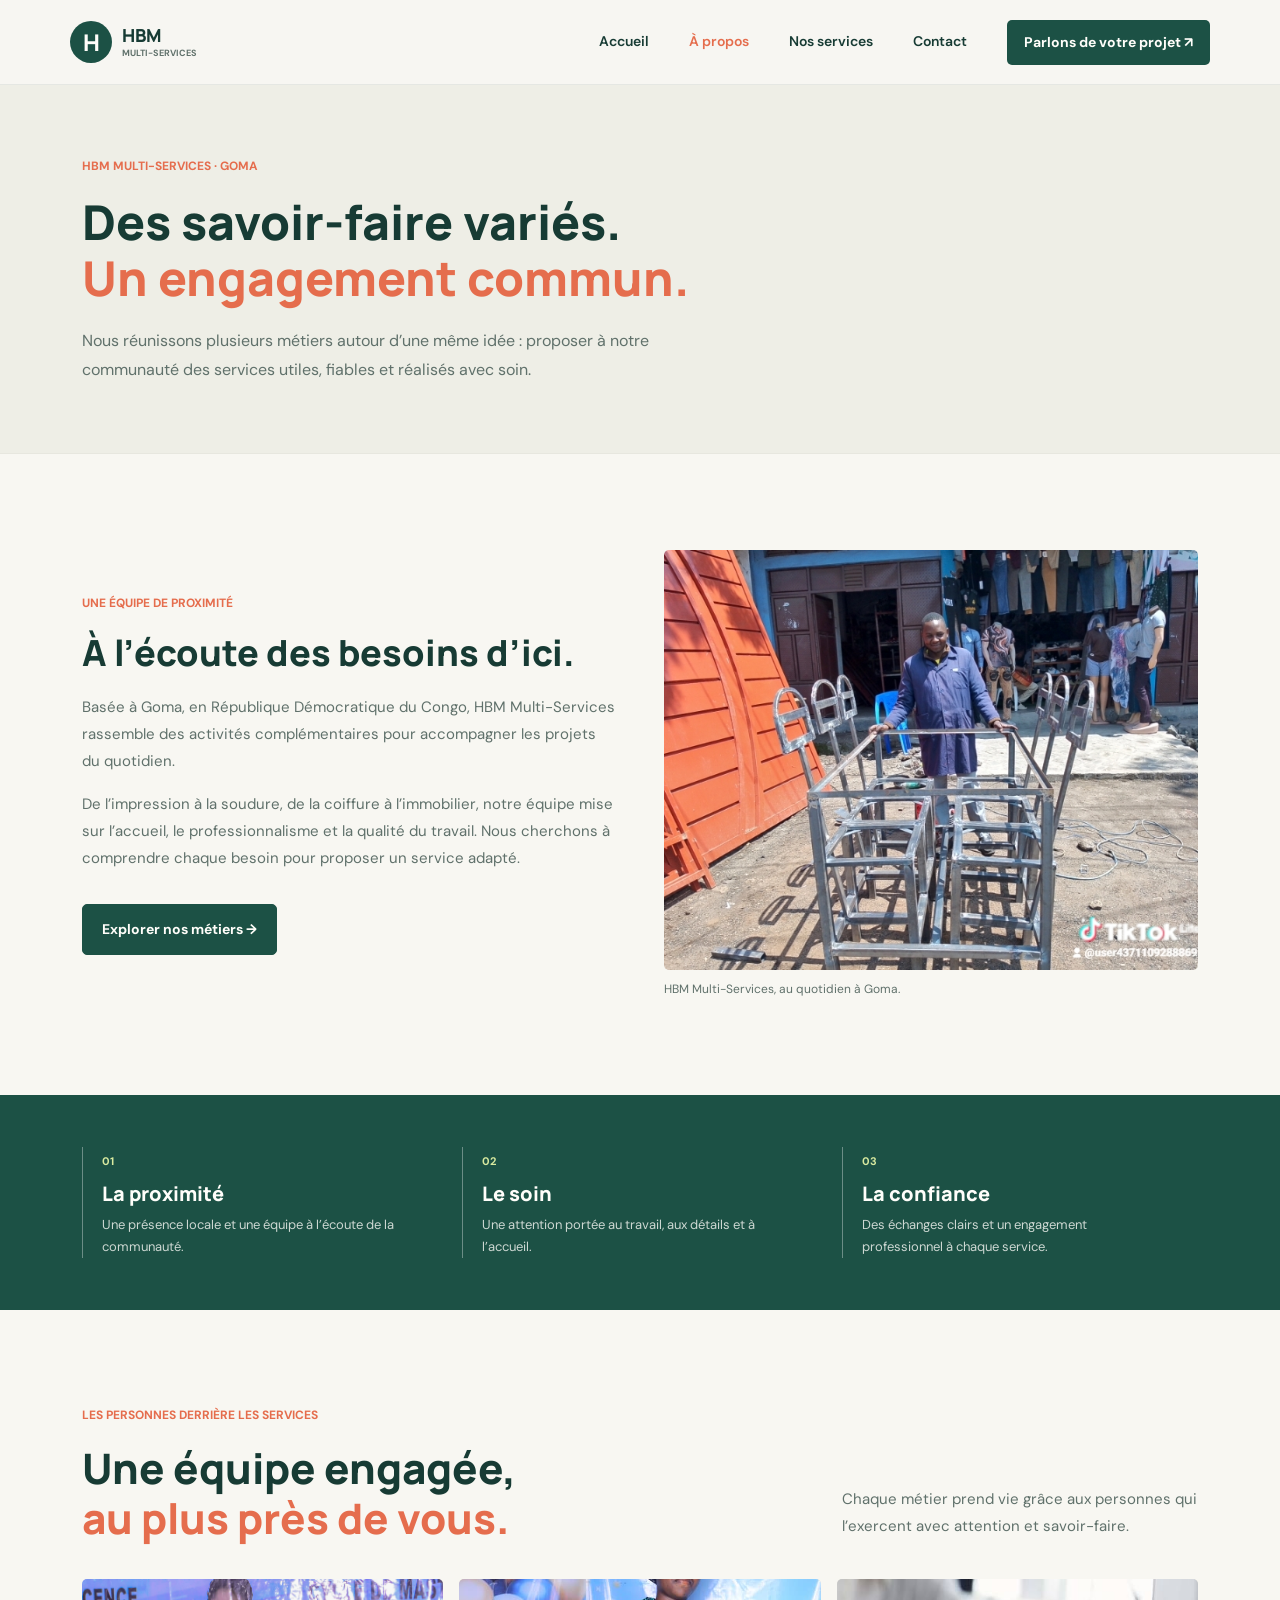
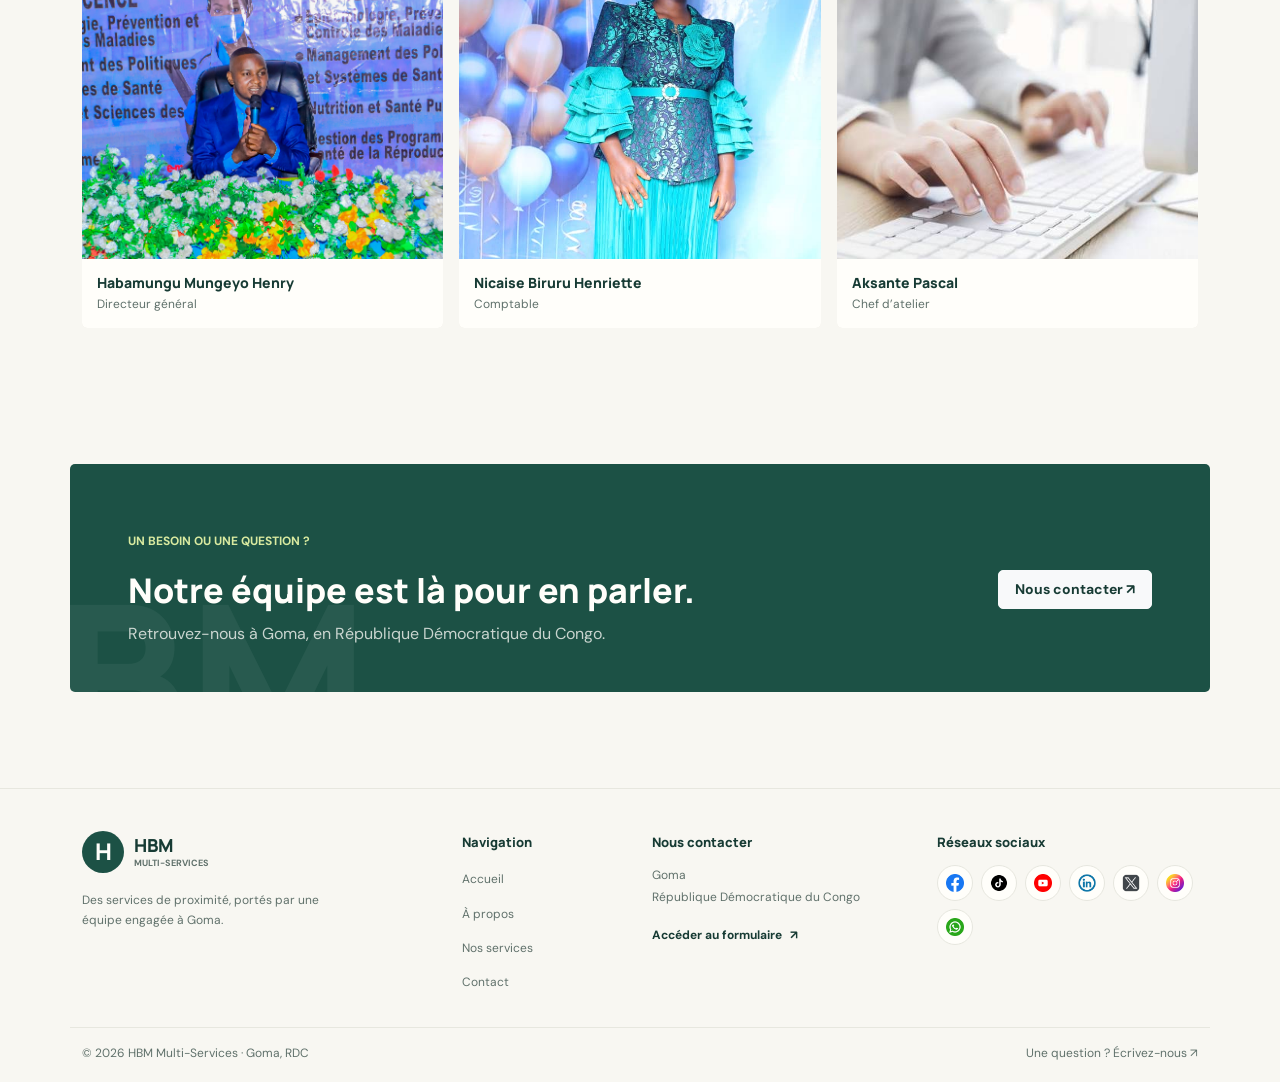
==== a-propos.html @ ae570e6b "Merge branch 'main' of https://github.com/habamunguhenrydev/site-ets-hbm.github.io" ====
<!DOCTYPE html>
<html lang="fr">
<head>
    <meta charset="UTF-8">
    <meta name="viewport" content="width=device-width, initial-scale=1.0">
    <meta name="description" content="Découvrez HBM Multi-Services, une équipe de proximité à Goma engagée dans des métiers variés.">
    <title>À propos | HBM Multi-Services</title>
    <link rel="preconnect" href="https://fonts.googleapis.com">
    <link rel="preconnect" href="https://fonts.gstatic.com" crossorigin>
    <link href="https://fonts.googleapis.com/css2?family=DM+Sans:wght@400;500;600;700&family=Manrope:wght@500;600;700;800&display=swap" rel="stylesheet">
    <link rel="stylesheet" href="assets/bootstrap/css/bootstrap.min.css">
    <link rel="stylesheet" href="assets/css/landing.css">
</head>
<body>
    <header class="site-header">
        <nav class="navbar navbar-expand-lg container py-3" aria-label="Navigation principale">
            <a class="navbar-brand brand-mark" href="index.html" aria-label="HBM Multi-Services, accueil">
                <span class="brand-symbol">H</span><span>HBM <small>MULTI-SERVICES</small></span>
            </a>
            <button class="navbar-toggler" type="button" data-bs-toggle="collapse" data-bs-target="#mainNavigation" aria-controls="mainNavigation" aria-expanded="false" aria-label="Ouvrir le menu"><span class="navbar-toggler-icon"></span></button>
            <div class="collapse navbar-collapse" id="mainNavigation">
                <ul class="navbar-nav ms-auto align-items-lg-center gap-lg-4">
                    <li class="nav-item"><a class="nav-link" href="index.html">Accueil</a></li>
                    <li class="nav-item"><a class="nav-link active" aria-current="page" href="a-propos.html">À propos</a></li>
                    <li class="nav-item"><a class="nav-link" href="services.html">Nos services</a></li>
                    <li class="nav-item"><a class="nav-link" href="nos%20contact.html">Contact</a></li>
                    <li class="nav-item"><a class="btn btn-nav ms-lg-2" href="nos%20contact.html">Parlons de votre projet <span aria-hidden="true">↗</span></a></li>
                </ul>
            </div>
        </nav>
    </header>
    <main>
        <section class="subpage-hero" aria-labelledby="about-title">
            <div class="container">
                <p class="eyebrow">HBM Multi-Services · Goma</p>
                <h1 id="about-title">Des savoir-faire variés.<br><span>Un engagement commun.</span></h1>
                <p>Nous réunissons plusieurs métiers autour d’une même idée : proposer à notre communauté des services utiles, fiables et réalisés avec soin.</p>
            </div>
        </section>

        <section class="about-content section-pad">
            <div class="container">
                <div class="row align-items-center g-5">
                    <div class="col-lg-6">
                        <p class="eyebrow">Une équipe de proximité</p>
                        <h2>À l’écoute des besoins d’ici.</h2>
                        <p>Basée à Goma, en République Démocratique du Congo, HBM Multi-Services rassemble des activités complémentaires pour accompagner les projets du quotidien.</p>
                        <p>De l’impression à la soudure, de la coiffure à l’immobilier, notre équipe mise sur l’accueil, le professionnalisme et la qualité du travail. Nous cherchons à comprendre chaque besoin pour proposer un service adapté.</p>
                        <a class="btn btn-primary mt-3" href="services.html">Explorer nos métiers <span aria-hidden="true">→</span></a>
                    </div>
                    <div class="col-lg-6">
                        <figure class="about-photo">
                            <img src="assets/images/quincaillerie.jpeg" alt="L’équipe HBM au travail dans son espace de quincaillerie" loading="lazy">
                            <figcaption>HBM Multi-Services, au quotidien à Goma.</figcaption>
                        </figure>
                    </div>
                </div>
            </div>
        </section>

        <section class="about-values">
            <div class="container">
                <div class="row g-4">
                    <div class="col-md-4"><article class="value-item"><span>01</span><h2>La proximité</h2><p>Une présence locale et une équipe à l’écoute de la communauté.</p></article></div>
                    <div class="col-md-4"><article class="value-item"><span>02</span><h2>Le soin</h2><p>Une attention portée au travail, aux détails et à l’accueil.</p></article></div>
                    <div class="col-md-4"><article class="value-item"><span>03</span><h2>La confiance</h2><p>Des échanges clairs et un engagement professionnel à chaque service.</p></article></div>
                </div>
            </div>
        </section>

        <section class="team-section section-pad" aria-labelledby="about-team-title">
            <div class="container">
                <div class="row align-items-end section-heading gy-3">
                    <div class="col-lg-7"><p class="eyebrow">Les personnes derrière les services</p><h2 id="about-team-title">Une équipe engagée,<br><span>au plus près de vous.</span></h2></div>
                    <div class="col-lg-4 offset-lg-1"><p>Chaque métier prend vie grâce aux personnes qui l’exercent avec attention et savoir-faire.</p></div>
                </div>
                <div class="row g-3">
                    <div class="col-sm-6 col-lg-4"><article class="team-member"><img src="assets/images/habamungu.JPG" alt="Habamungu Mungeyo Henry" loading="lazy"><div class="team-caption"><h3>Habamungu Mungeyo Henry</h3><p>Directeur général</p></div></article></div>
                    <div class="col-sm-6 col-lg-4"><article class="team-member"><img src="assets/images/nicaise.jpeg" alt="Nicaise Biruru Henriette" loading="lazy"><div class="team-caption"><h3>Nicaise Biruru Henriette</h3><p>Comptable</p></div></article></div>
                    <div class="col-sm-6 col-lg-4"><article class="team-member"><img src="assets/images/images.jpg" alt="Aksante Pascal, chef d’atelier" loading="lazy"><div class="team-caption"><h3>Aksante Pascal</h3><p>Chef d’atelier</p></div></article></div>
                </div>
            </div>
        </section>

        <section class="contact-section section-pad">
            <div class="container">
                <div class="contact-panel row align-items-center g-4">
                    <div class="col-lg-8"><p class="eyebrow">Un besoin ou une question ?</p><h2>Notre équipe est là pour en parler.</h2><p>Retrouvez-nous à Goma, en République Démocratique du Congo.</p></div>
                    <div class="col-lg-4 text-lg-end"><a class="btn btn-light btn-lg" href="nos%20contact.html">Nous contacter <span aria-hidden="true">↗</span></a></div>
                    <span class="contact-decoration" aria-hidden="true">HBM</span>
                </div>
            </div>
        </section>
    </main>

    <footer class="site-footer">
        <div class="container">
            <div class="row g-4 footer-main">
                <div class="col-sm-6 col-lg-4 footer-brand-column"><a class="navbar-brand brand-mark" href="index.html"><span class="brand-symbol">H</span><span>HBM <small>MULTI-SERVICES</small></span></a><p>Des services de proximité, portés par une équipe engagée à Goma.</p></div>
                <div class="col-sm-6 col-lg-2"><h2 class="footer-heading">Navigation</h2><ul class="footer-links"><li><a href="index.html">Accueil</a></li><li><a href="a-propos.html">À propos</a></li><li><a href="services.html">Nos services</a></li><li><a href="nos%20contact.html">Contact</a></li></ul></div>
                <div class="col-sm-6 col-lg-3"><h2 class="footer-heading">Nous contacter</h2><address class="footer-address">Goma<br>République Démocratique du Congo</address><a class="footer-link" href="nos%20contact.html">Accéder au formulaire <span aria-hidden="true">↗</span></a></div>
                <div class="col-sm-6 col-lg-3"><h2 class="footer-heading">Réseaux sociaux</h2><div class="social-links" aria-label="Réseaux sociaux HBM"><a href="https://www.facebook.com/" target="_blank" rel="noopener noreferrer" aria-label="Facebook"><img src="assets/images/icons/facebook.png" alt=""></a><a href="https://www.tiktok.com/" target="_blank" rel="noopener noreferrer" aria-label="TikTok"><img src="assets/images/icons/tiktok.png" alt=""></a><a href="https://www.youtube.com/" target="_blank" rel="noopener noreferrer" aria-label="YouTube"><img src="assets/images/icons/youtube.png" alt=""></a><a href="https://www.linkedin.com/" target="_blank" rel="noopener noreferrer" aria-label="LinkedIn"><img src="assets/images/icons/linkedin.png" alt=""></a><a href="https://x.com/" target="_blank" rel="noopener noreferrer" aria-label="X"><img src="assets/images/icons/x-twiter.png" alt=""></a><a href="https://www.instagram.com/" target="_blank" rel="noopener noreferrer" aria-label="Instagram"><img src="assets/images/icons/instagram.png" alt=""></a><a href="https://www.whatsapp.com/" target="_blank" rel="noopener noreferrer" aria-label="WhatsApp"><img src="assets/images/icons/whatsapp.png" alt=""></a></div></div>
            </div>
            <div class="footer-bottom"><p>© 2026 HBM Multi-Services · Goma, RDC</p><a href="nos%20contact.html">Une question ? Écrivez-nous <span aria-hidden="true">↗</span></a></div>
        </div>
    </footer>
    <script src="assets/bootstrap/js/bootstrap.bundle.min.js"></script>
</body>
</html>
---- assets/css/landing.css ----
:root {
    --ink: #173b34;
    --muted: #60716b;
    --paper: #f8f7f2;
    --white: #fffefa;
    --line: #e7e7df;
    --coral: #e56d4d;
    --green: #1c5145;
    --lime: #d9eaa0;
    --font-body: "DM Sans", "Trebuchet MS", sans-serif;
    --font-display: "Manrope", "Trebuchet MS", sans-serif;
}

html {
    scroll-behavior: smooth;
}

body {
    margin: 0;
    color: var(--ink);
    background: var(--paper);
    font-family: var(--font-body);
    font-size: 16px;
    line-height: 1.65;
}

a {
    color: inherit;
    text-decoration: none;
}

a:focus-visible,
button:focus-visible {
    outline: 3px solid var(--coral);
    outline-offset: 4px;
}

.site-header {
    position: relative;
    z-index: 5;
    border-bottom: 1px solid rgba(23, 59, 52, 0.08);
    background: rgba(248, 247, 242, 0.92);
}

.brand-mark {
    display: inline-flex;
    align-items: center;
    gap: 10px;
    color: var(--ink);
    font-family: var(--font-display);
    font-size: 18px;
    font-weight: 800;
    line-height: 1;
}

.brand-mark:hover {
    color: var(--green);
}

.brand-mark small {
    display: block;
    margin-top: 5px;
    color: var(--muted);
    font-family: var(--font-body);
    font-size: 9px;
    font-weight: 700;
    letter-spacing: 0;
}

.brand-symbol {
    display: grid;
    width: 42px;
    height: 42px;
    place-items: center;
    border-radius: 50%;
    color: var(--white);
    background: var(--green);
    font-family: var(--font-display);
    font-size: 23px;
    font-weight: 800;
}

.navbar-nav .nav-link {
    color: var(--ink);
    font-size: 14px;
    font-weight: 600;
}

.navbar-nav .nav-link:hover,
.navbar-nav .nav-link.active {
    color: var(--coral);
}

.btn {
    border-radius: 5px;
    font-family: var(--font-body);
    font-size: 14px;
    font-weight: 700;
}

.btn-nav {
    padding: 11px 16px;
    color: var(--white);
    background: var(--green);
}

.btn-nav:hover,
.btn-primary:hover {
    color: var(--white);
    background: #123c32;
}

.hero {
    position: relative;
    isolation: isolate;
    overflow: hidden;
    margin-top: 28px;
    padding: 54px 0 24px;
    color: var(--white);
    background-image: linear-gradient(90deg, rgba(16, 49, 42, 0.94) 0%, rgba(16, 49, 42, 0.82) 48%, rgba(16, 49, 42, 0.4) 100%), url("../images/quincaillerie.jpeg");
    background-position: center 42%;
    background-size: cover;
}

.hero-inner > .row:first-child {
    min-height: 410px;
}

.hero-copy {
    position: relative;
    z-index: 1;
    padding-top: 10px;
    animation: rise-in 650ms ease-out both;
}

.eyebrow {
    margin: 0 0 17px;
    color: var(--coral);
    font-size: 12px;
    font-weight: 700;
    letter-spacing: 0;
    text-transform: uppercase;
}

.eyebrow-dot {
    display: inline-block;
    width: 8px;
    height: 8px;
    margin-right: 7px;
    border-radius: 50%;
    background: var(--coral);
    vertical-align: 1px;
}

.hero .eyebrow {
    color: var(--lime);
}

.hero .eyebrow-dot {
    background: var(--lime);
}

h1,
h2,
h3 {
    color: var(--ink);
    font-family: var(--font-display);
    font-weight: 800;
}

.hero h1 {
    margin: 0;
    color: var(--white);
    font-size: 56px;
    line-height: 1.12;
}

.hero h1 span {
    color: var(--lime);
}

.hero h1 span,
.section-heading h2 span,
.team-intro h2 span {
    color: var(--coral);
}

.hero-intro {
    max-width: 490px;
    margin: 24px 0 27px;
    color: rgba(255, 254, 250, 0.86);
    font-size: 17px;
    line-height: 1.8;
}

.btn-primary {
    padding: 14px 19px;
    border-color: var(--green);
    color: var(--white);
    background: var(--green);
}

.hero .btn-primary {
    border-color: var(--coral);
    background: var(--coral);
}

.hero .btn-primary:hover {
    border-color: #c85235;
    background: #c85235;
}

.btn-lg {
    font-size: 14px;
}

.text-link,
.footer-link {
    display: inline-flex;
    align-items: center;
    gap: 8px;
    color: var(--ink);
    font-size: 14px;
    font-weight: 700;
}

.text-link:hover,
.footer-link:hover {
    color: var(--coral);
}

.hero .text-link {
    color: var(--white);
}

.hero .text-link:hover {
    color: var(--lime);
}

.hero-note {
    display: flex;
    align-items: center;
    gap: 11px;
    margin-top: 39px;
    color: rgba(255, 254, 250, 0.82);
    font-size: 13px;
}

.note-line {
    width: 31px;
    height: 1px;
    background: var(--lime);
}

.hero-visual-wrap {
    position: relative;
    z-index: 1;
    display: flex;
    align-items: flex-end;
    justify-content: flex-end;
    animation: rise-in 750ms 100ms ease-out both;
}

.hero-visual {
    position: relative;
    width: 100%;
    min-height: 390px;
    display: flex;
    align-items: flex-end;
    justify-content: flex-end;
}

.glass-note {
    position: relative;
    margin: 0 0 20px;
    display: flex;
    align-items: center;
    gap: 13px;
    max-width: calc(100% - 24px);
    padding: 15px 19px;
    border: 1px solid rgba(255, 255, 255, 0.65);
    border-radius: 7px;
    background: rgba(255, 254, 250, 0.82);
    box-shadow: 0 10px 35px rgba(20, 48, 39, 0.12);
    -webkit-backdrop-filter: blur(14px);
    backdrop-filter: blur(14px);
}

.glass-icon {
    display: grid;
    width: 39px;
    height: 39px;
    flex: 0 0 39px;
    place-items: center;
    border-radius: 50%;
    color: var(--green);
    background: var(--lime);
    font-size: 20px;
}

.glass-note strong,
.glass-note span:not(.glass-icon) {
    display: block;
}

.glass-note strong {
    font-family: var(--font-display);
    font-size: 13px;
}

.glass-note div span {
    color: var(--muted);
    font-size: 11px;
}

.hero-stamp {
    position: absolute;
    top: 23px;
    right: 5px;
    display: grid;
    width: 84px;
    height: 84px;
    place-items: center;
    border: 1px solid rgba(255, 255, 255, 0.75);
    border-radius: 50%;
    color: var(--ink);
    background: rgba(217, 234, 160, 0.9);
    font-size: 10px;
    font-weight: 800;
    line-height: 1.3;
    text-align: center;
}

.hero-bottom {
    padding-bottom: 17px;
    border-bottom: 1px solid rgba(255, 255, 255, 0.32);
}

.hero-location {
    color: rgba(255, 254, 250, 0.82);
    font-size: 12px;
    font-weight: 600;
}

.service-ribbon {
    display: flex;
    flex-wrap: wrap;
    align-items: center;
    justify-content: flex-end;
    gap: 12px;
    color: var(--white);
    font-size: 11px;
    font-weight: 700;
}

.service-ribbon i {
    width: 4px;
    height: 4px;
    border-radius: 50%;
    background: var(--coral);
}

.section-pad {
    padding-top: 96px;
    padding-bottom: 96px;
}

.services-section {
    background: #eeeee6;
}

.section-heading {
    margin-bottom: 35px;
}

.section-heading h2,
.team-intro h2 {
    margin: 0;
    font-size: 42px;
    line-height: 1.2;
}

.section-heading > div:last-child p,
.team-intro > p:not(.eyebrow) {
    margin: 0 0 4px;
    color: var(--muted);
    font-size: 15px;
    line-height: 1.8;
}

.service-card {
    position: relative;
    overflow: hidden;
    min-height: 340px;
    border-radius: 5px;
}

.service-card-photo {
    color: var(--white);
    background: var(--ink);
}

.service-card-photo::after {
    position: absolute;
    inset: 0;
    background: linear-gradient(180deg, transparent 25%, rgba(14, 34, 29, 0.82) 100%);
    content: "";
}

.service-card-photo img {
    width: 100%;
    height: 340px;
    object-fit: cover;
    transition: transform 450ms ease;
}

.service-card-photo:hover img {
    transform: scale(1.035);
}

.service-card-content {
    position: absolute;
    z-index: 1;
    right: 22px;
    bottom: 20px;
    left: 22px;
}

.service-card .service-number {
    display: block;
    font-size: 10px;
    font-weight: 700;
}

.service-card-photo .service-number {
    color: #e7edc7;
}

.service-card h3 {
    margin: 10px 0 4px;
    font-size: 22px;
}

.service-card-photo h3 {
    color: var(--white);
}

.service-card p {
    max-width: 370px;
    margin: 0;
    font-size: 13px;
    line-height: 1.6;
}

.service-card-text {
    display: flex;
    min-height: 340px;
    flex-direction: column;
    align-items: flex-start;
    justify-content: flex-end;
    padding: 25px;
}

.service-coral {
    color: #52291f;
    background: #f2c5b4;
}

.service-green {
    color: var(--white);
    background: var(--green);
}

.service-yellow {
    color: #3c3620;
    background: #e3dfa7;
}

.service-card-text .service-symbol {
    position: absolute;
    top: 18px;
    right: 22px;
    color: rgba(23, 59, 52, 0.2);
    font-family: var(--font-display);
    font-size: 90px;
    font-weight: 700;
    line-height: 1;
}

.service-green .service-symbol {
    color: rgba(255, 255, 255, 0.2);
}

.service-card-text .service-number {
    position: absolute;
    top: 24px;
    left: 25px;
}

.service-card-text h3 {
    position: relative;
    max-width: 85%;
    margin-top: 0;
}

.service-card-text p {
    position: relative;
    max-width: 380px;
}

.service-card-text a {
    display: inline-flex;
    align-items: center;
    gap: 8px;
    margin-top: 17px;
    font-size: 12px;
    font-weight: 700;
}

.service-green h3,
.service-green a {
    color: var(--white);
}

.team-section {
    background: var(--paper);
}

.team-intro > p:not(.eyebrow) {
    max-width: 400px;
    margin: 22px 0;
}

.team-member {
    position: relative;
    overflow: hidden;
    border-radius: 5px;
    background: #e9e7de;
}

.team-member img {
    display: block;
    width: 100%;
    height: 280px;
    object-fit: cover;
    object-position: center 35%;
}

.team-caption {
    padding: 14px 15px 13px;
    background: var(--white);
}

.team-caption h3 {
    margin: 0;
    font-size: 14px;
    line-height: 1.4;
}

.team-caption p {
    margin: 3px 0 0;
    color: var(--muted);
    font-size: 12px;
}

.team-signoff {
    max-width: 360px;
    margin: 18px 0 0;
    color: var(--coral);
    font-family: var(--font-display);
    font-size: 17px;
    font-weight: 700;
    line-height: 1.55;
}

.team-carousel-inner {
    border-radius: 5px;
}

.team-carousel-controls {
    display: flex;
    align-items: center;
    justify-content: center;
    gap: 14px;
    margin-top: 14px;
}

.team-carousel-arrow {
    display: grid;
    width: 36px;
    height: 36px;
    flex: 0 0 36px;
    place-items: center;
    border: 1px solid var(--line);
    border-radius: 50%;
    color: var(--ink);
    background: var(--white);
    font-size: 16px;
    line-height: 1;
}

.team-carousel-arrow:hover {
    background: var(--lime);
}

.team-carousel-indicators {
    position: static;
    display: flex;
    justify-content: center;
    gap: 7px;
    width: auto;
    margin: 0;
    padding: 0;
}

.team-carousel-indicators [data-bs-target] {
    box-sizing: content-box;
    width: 7px;
    height: 7px;
    flex: 0 0 7px;
    margin: 0;
    padding: 0;
    border: 0;
    border-radius: 50%;
    background-color: var(--green);
    opacity: 0.35;
    text-indent: -999px;
}

.team-carousel-indicators .active {
    opacity: 1;
}

@media (min-width: 576px) {
    .team-carousel-inner {
        display: grid;
        grid-template-columns: repeat(2, minmax(0, 1fr));
        gap: 12px;
        overflow: visible;
    }

    .team-carousel .carousel-item {
        display: block;
        float: none;
        width: auto;
        margin: 0;
        backface-visibility: visible;
        transition: none;
    }

    .team-carousel .carousel-item:nth-child(2) {
        padding-top: 35px;
    }

    .team-carousel-controls {
        display: none;
    }
}

.quote-section {
    padding: 15px 0 30px;
}

.quote-panel {
    position: relative;
    overflow: hidden;
    padding: 39px 50px;
    border-radius: 5px;
    background: #e9eee0;
}

.quote-mark {
    position: absolute;
    top: -30px;
    left: 17px;
    color: rgba(28, 81, 69, 0.13);
    font-family: Georgia, serif;
    font-size: 160px;
    line-height: 1;
}

.quote-panel .row {
    position: relative;
}

.quote-panel p {
    margin: 0;
    font-family: var(--font-display);
    font-size: 21px;
    font-weight: 700;
    line-height: 1.55;
}

.quote-byline {
    display: block;
    padding-left: 17px;
    border-left: 2px solid var(--coral);
    color: var(--muted);
    font-size: 12px;
    font-weight: 600;
    line-height: 1.6;
}

.contact-section {
    padding-top: 64px;
}

.contact-panel {
    position: relative;
    overflow: hidden;
    padding: 44px 46px;
    border-radius: 5px;
    color: var(--white);
    background: var(--green);
}

.contact-panel > *:not(.contact-decoration) {
    position: relative;
    z-index: 1;
}

.contact-panel .eyebrow {
    color: var(--lime);
}

.contact-panel h2 {
    max-width: 670px;
    margin: 0 0 10px;
    color: var(--white);
    font-size: 34px;
    line-height: 1.25;
}

.contact-panel p:not(.eyebrow) {
    margin: 0;
    color: rgba(255, 254, 250, 0.76);
}

.contact-panel .btn-light {
    color: var(--ink);
}

.contact-decoration {
    position: absolute;
    right: 16%;
    bottom: -89px;
    color: rgba(255, 255, 255, 0.055);
    font-family: var(--font-display);
    font-size: 210px;
    font-weight: 800;
    line-height: 1;
}

.site-footer {
    padding: 42px 0 18px;
    border-top: 1px solid var(--line);
}

.site-footer p {
    margin: 0;
    color: var(--muted);
    font-size: 12px;
}

.footer-main {
    padding-bottom: 32px;
    border-bottom: 1px solid var(--line);
}

.footer-brand-column > p {
    max-width: 270px;
    margin-top: 17px;
    line-height: 1.7;
}

.footer-heading {
    margin: 4px 0 15px;
    color: var(--ink);
    font-family: var(--font-display);
    font-size: 13px;
    font-weight: 800;
}

.footer-links {
    display: grid;
    gap: 8px;
    margin: 0;
    padding: 0;
    list-style: none;
}

.footer-links a,
.footer-address {
    color: var(--muted);
    font-size: 12px;
    font-style: normal;
}

.footer-links a:hover {
    color: var(--coral);
}

.footer-address {
    margin: 0 0 13px;
    line-height: 1.8;
}

.footer-link {
    font-size: 12px;
}

.social-links {
    display: flex;
    flex-wrap: wrap;
    gap: 8px;
}

.social-links a {
    display: grid;
    width: 36px;
    height: 36px;
    flex: 0 0 36px;
    place-items: center;
    border: 1px solid var(--line);
    border-radius: 50%;
    background: var(--white);
    transition: background-color 180ms ease, transform 180ms ease;
}

.social-links a:hover {
    transform: translateY(-2px);
    background: var(--lime);
}

.social-links img {
    display: block;
    width: 18px;
    height: 18px;
    object-fit: contain;
}

.footer-bottom {
    display: flex;
    justify-content: space-between;
    gap: 16px;
    padding-top: 16px;
}

.footer-bottom a {
    color: var(--muted);
    font-size: 12px;
}

.footer-bottom a:hover {
    color: var(--coral);
}

@keyframes rise-in {
    from {
        opacity: 0;
        transform: translateY(16px);
    }

    to {
        opacity: 1;
        transform: translateY(0);
    }
}

@media (max-width: 991.98px) {
    .navbar-nav {
        align-items: flex-start !important;
        padding: 15px 0 5px;
    }

    .navbar-nav .nav-item:last-child {
        margin-top: 8px;
    }

    .hero {
        padding-top: 55px;
    }

    .hero-visual {
        margin-left: 0;
    }

    .glass-note {
        left: 0;
    }

    .section-pad {
        padding-top: 75px;
        padding-bottom: 75px;
    }
}

@media (max-width: 575.98px) {
    .hero-inner > .row,
    .team-section > .container > .row,
    .about-content > .container > .row,
    .contact-page > .container > .row {
        --bs-gutter-x: 1.5rem;
    }

    .hero {
        margin-top: 18px;
        padding: 38px 0 20px;
        background-position: 67% center;
    }

    .hero-inner > .row:first-child {
        min-height: 0;
        --bs-gutter-y: 1.5rem;
    }

    .hero h1 {
        font-size: 36px;
    }

    .hero-intro {
        font-size: 15px;
    }

    .hero-visual {
        min-height: 90px;
        height: 90px;
    }

    .hero-stamp {
        top: 10px;
        right: 0;
        width: 65px;
        height: 65px;
    }

    .hero-bottom {
        gap: 12px;
    }

    .service-ribbon {
        justify-content: flex-start;
        margin-top: 8px;
        gap: 8px;
    }

    .section-pad {
        padding-top: 62px;
        padding-bottom: 62px;
    }

    .section-heading h2,
    .team-intro h2 {
        font-size: 34px;
    }

    .service-card,
    .service-card-photo img {
        min-height: 300px;
        height: 300px;
    }

    .service-card-text {
        height: 300px;
        min-height: 300px;
    }

    .team-member img {
        height: 250px;
    }

    .quote-panel {
        padding: 34px 24px;
    }

    .quote-panel p {
        font-size: 18px;
    }

    .contact-panel {
        padding: 32px 24px;
    }

    .contact-panel h2 {
        font-size: 28px;
    }

    .contact-decoration {
        right: -25px;
        bottom: -45px;
        font-size: 130px;
    }

    .footer-bottom {
        flex-direction: column;
        gap: 6px;
    }
}

@media (prefers-reduced-motion: reduce) {
    html {
        scroll-behavior: auto;
    }

    *,
    *::before,
    *::after {
        animation-duration: 0.01ms !important;
        animation-iteration-count: 1 !important;
        scroll-behavior: auto !important;
        transition-duration: 0.01ms !important;
    }
}

.subpage-hero {
    padding: 72px 0 68px;
    border-bottom: 1px solid var(--line);
    background: #eeeee6;
}

.subpage-hero h1 {
    max-width: 820px;
    margin: 0;
    font-size: 48px;
    line-height: 1.18;
}

.subpage-hero h1 span {
    color: var(--coral);
}

.subpage-hero > .container > p:last-child {
    max-width: 650px;
    margin: 20px 0 0;
    color: var(--muted);
    font-size: 16px;
    line-height: 1.8;
}

.about-content h2,
.contact-details h2 {
    margin: 0 0 20px;
    font-size: 36px;
    line-height: 1.2;
}

.about-content p:not(.eyebrow),
.contact-details > p:not(.eyebrow) {
    color: var(--muted);
    font-size: 15px;
    line-height: 1.8;
}

.about-photo {
    margin: 0;
}

.about-photo img {
    display: block;
    width: 100%;
    height: 420px;
    border-radius: 5px;
    object-fit: cover;
}

.about-photo figcaption {
    margin-top: 10px;
    color: var(--muted);
    font-size: 12px;
}

.about-values {
    padding: 52px 0;
    color: var(--white);
    background: var(--green);
}

.value-item {
    height: 100%;
    padding-left: 19px;
    border-left: 1px solid rgba(255, 255, 255, 0.35);
}

.value-item > span {
    color: var(--lime);
    font-size: 11px;
    font-weight: 700;
}

.value-item h2 {
    margin: 8px 0;
    color: var(--white);
    font-size: 20px;
}

.value-item p {
    max-width: 300px;
    margin: 0;
    color: rgba(255, 254, 250, 0.78);
    font-size: 13px;
    line-height: 1.7;
}

.service-directory {
    background: var(--paper);
}

.service-detail {
    position: relative;
    display: flex;
    overflow: hidden;
    min-height: 390px;
    flex-direction: column;
    align-items: flex-start;
    justify-content: flex-end;
    padding: 27px;
    border-radius: 5px;
}

.service-detail-photo {
    color: var(--white);
    background: var(--ink);
}

.service-detail-photo::after {
    position: absolute;
    inset: 0;
    background: linear-gradient(180deg, transparent 10%, rgba(14, 34, 29, 0.86) 100%);
    content: "";
}

.service-detail-photo img {
    position: absolute;
    inset: 0;
    width: 100%;
    height: 100%;
    object-fit: cover;
}

.service-detail-copy {
    position: relative;
    z-index: 1;
}

.service-detail-index {
    position: relative;
    z-index: 1;
    margin-bottom: 13px;
    font-size: 10px;
    font-weight: 700;
}

.service-detail h2 {
    position: relative;
    z-index: 1;
    max-width: 95%;
    margin: 0 0 10px;
    font-size: 22px;
    line-height: 1.3;
}

.service-detail p {
    position: relative;
    z-index: 1;
    margin: 0;
    font-size: 13px;
    line-height: 1.7;
}

.service-detail-photo .service-detail-index {
    color: var(--lime);
}

.service-detail-photo h2 {
    color: var(--white);
}

.service-detail-green {
    color: var(--white);
    background: var(--green);
}

.service-detail-green h2 {
    color: var(--white);
}

.service-detail-coral {
    color: #52291f;
    background: #f2c5b4;
}

.service-detail-yellow {
    color: #3c3620;
    background: #e3dfa7;
}

.service-detail-symbol {
    position: absolute;
    top: 21px;
    right: 22px;
    color: rgba(23, 59, 52, 0.2);
    font-family: var(--font-display);
    font-size: 82px;
    font-weight: 800;
    line-height: 1;
}

.service-detail-green .service-detail-symbol {
    color: rgba(255, 255, 255, 0.2);
}

.contact-page {
    background: var(--paper);
}

.contact-address {
    display: flex;
    align-items: flex-start;
    gap: 13px;
    margin: 28px 0 15px;
    color: var(--muted);
    font-size: 14px;
    font-style: normal;
    line-height: 1.8;
}

.contact-address strong {
    color: var(--ink);
}

.contact-address-symbol {
    display: grid;
    width: 38px;
    height: 38px;
    flex: 0 0 38px;
    place-items: center;
    border-radius: 50%;
    color: var(--green);
    background: var(--lime);
}

.contact-details .contact-note {
    font-size: 12px;
}

.contact-form {
    padding: 28px;
    border: 1px solid var(--line);
    border-radius: 5px;
    background: var(--white);
}

.contact-form .form-label {
    margin-bottom: 6px;
    color: var(--ink);
    font-size: 12px;
    font-weight: 700;
}

.contact-form .form-control {
    min-height: 46px;
    border-color: #d8ddd5;
    border-radius: 4px;
    color: var(--ink);
    font-family: var(--font-body);
    font-size: 14px;
}

.contact-form textarea.form-control {
    min-height: 155px;
    resize: vertical;
}

.contact-form .form-control:focus {
    border-color: var(--green);
    box-shadow: 0 0 0 0.2rem rgba(28, 81, 69, 0.13);
}

@media (max-width: 575.98px) {
    .subpage-hero {
        padding: 52px 0;
    }

    .subpage-hero h1 {
        font-size: 36px;
    }

    .subpage-hero > .container > p:last-child {
        font-size: 14px;
    }

    .about-content h2,
    .contact-details h2 {
        font-size: 30px;
    }

    .about-photo img {
        height: 300px;
    }

    .about-values {
        padding: 38px 0;
    }

    .service-detail {
        min-height: 330px;
    }

    .contact-form {
        padding: 19px;
    }
}
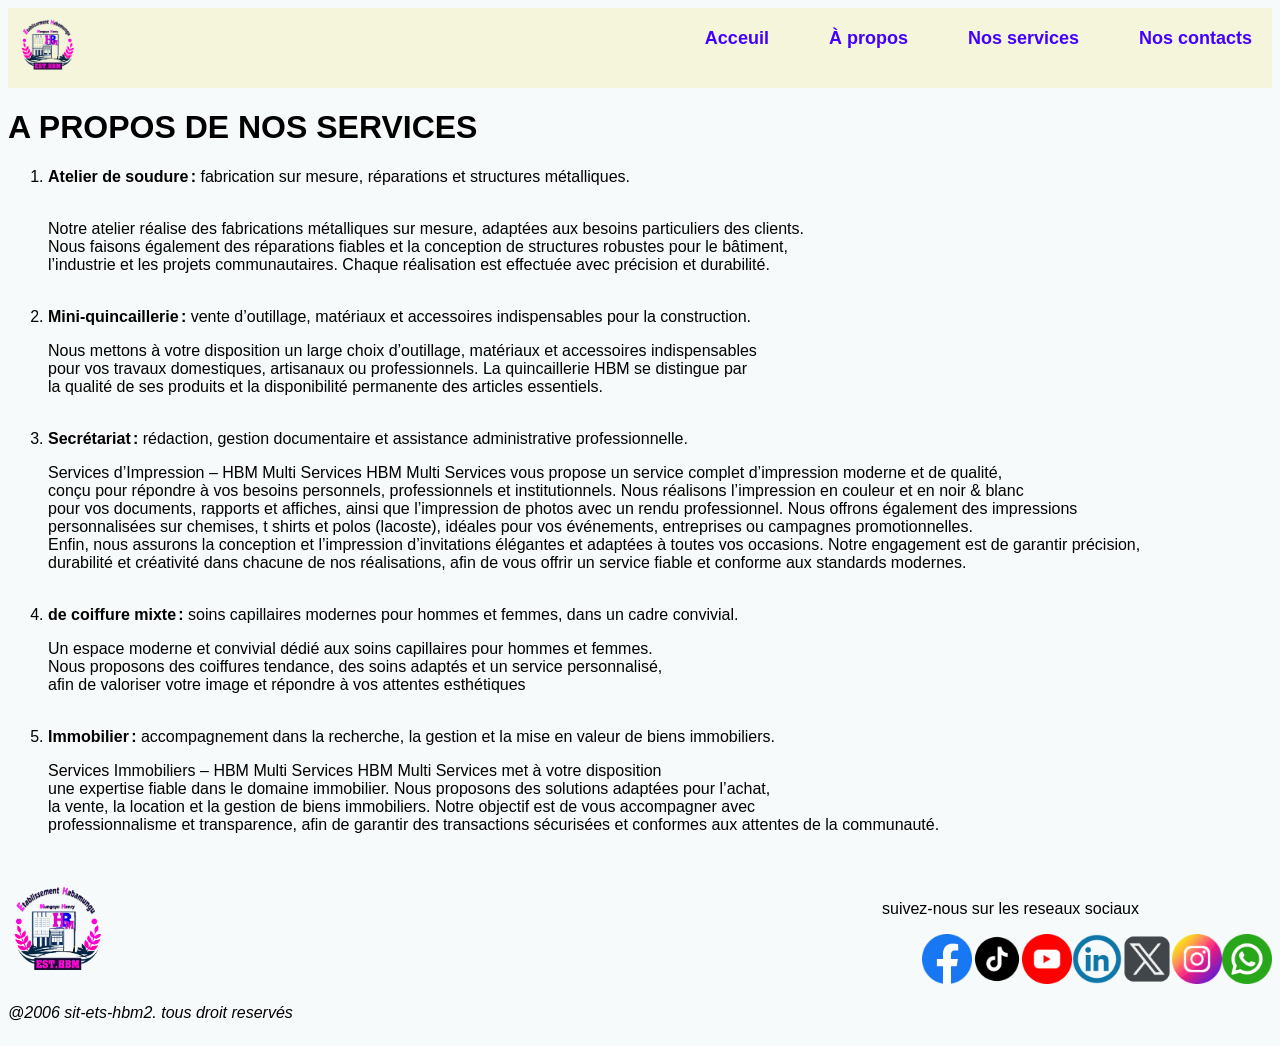
==== commit c2810650: "ggg" ====
--- a/a-propos.html
+++ b/a-propos.html
@@ -3,107 +3,99 @@
 <head>
     <meta charset="UTF-8">
     <meta name="viewport" content="width=device-width, initial-scale=1.0">
-    <meta name="description" content="Découvrez HBM Multi-Services, une équipe de proximité à Goma engagée dans des métiers variés.">
-    <title>À propos | HBM Multi-Services</title>
-    <link rel="preconnect" href="https://fonts.googleapis.com">
-    <link rel="preconnect" href="https://fonts.gstatic.com" crossorigin>
-    <link href="https://fonts.googleapis.com/css2?family=DM+Sans:wght@400;500;600;700&family=Manrope:wght@500;600;700;800&display=swap" rel="stylesheet">
-    <link rel="stylesheet" href="assets/bootstrap/css/bootstrap.min.css">
-    <link rel="stylesheet" href="assets/css/landing.css">
+    <title>sit-ets-hbm2</title>
+    <link rel="stylesheet" href="assets/css/style.css">
 </head>
 <body>
-    <header class="site-header">
-        <nav class="navbar navbar-expand-lg container py-3" aria-label="Navigation principale">
-            <a class="navbar-brand brand-mark" href="index.html" aria-label="HBM Multi-Services, accueil">
-                <span class="brand-symbol">H</span><span>HBM <small>MULTI-SERVICES</small></span>
-            </a>
-            <button class="navbar-toggler" type="button" data-bs-toggle="collapse" data-bs-target="#mainNavigation" aria-controls="mainNavigation" aria-expanded="false" aria-label="Ouvrir le menu"><span class="navbar-toggler-icon"></span></button>
-            <div class="collapse navbar-collapse" id="mainNavigation">
-                <ul class="navbar-nav ms-auto align-items-lg-center gap-lg-4">
-                    <li class="nav-item"><a class="nav-link" href="index.html">Accueil</a></li>
-                    <li class="nav-item"><a class="nav-link active" aria-current="page" href="a-propos.html">À propos</a></li>
-                    <li class="nav-item"><a class="nav-link" href="services.html">Nos services</a></li>
-                    <li class="nav-item"><a class="nav-link" href="nos%20contact.html">Contact</a></li>
-                    <li class="nav-item"><a class="btn btn-nav ms-lg-2" href="nos%20contact.html">Parlons de votre projet <span aria-hidden="true">↗</span></a></li>
+    <main>
+         <header>
+                <nav>
+                  <img class="logos1" src="assets/images/logos.png" alt="logos">
+                  <ul class="navlien1">
+                     <li><a href="index.html">Acceuil</a></li>
+                    <li><a href="a-propos.html">À propos</a></li>
+                    <li><a href="services.html">Nos services</a></li>
+                    <li><a href="nos-contact.html">Nos contacts</a></li>
                 </ul>
-            </div>
-        </nav>
-    </header>
-    <main>
-        <section class="subpage-hero" aria-labelledby="about-title">
-            <div class="container">
-                <p class="eyebrow">HBM Multi-Services · Goma</p>
-                <h1 id="about-title">Des savoir-faire variés.<br><span>Un engagement commun.</span></h1>
-                <p>Nous réunissons plusieurs métiers autour d’une même idée : proposer à notre communauté des services utiles, fiables et réalisés avec soin.</p>
-            </div>
-        </section>
+              </nav>
+             <divi class="h1">
+                <h1>
+                A PROPOS DE NOS SERVICES 
+            </h1>
+             </divi> 
+         </header>
+        
+        <div> 
+            
+             <ol>
+                <li> 
+                    <strong class="lis">Atelier de soudure :</strong> fabrication sur mesure, réparations et structures métalliques.
+                </li><br>    
+                    <p>
+                        Notre atelier réalise des fabrications métalliques sur mesure, adaptées aux besoins particuliers des clients.
+                        <br>  Nous faisons également des réparations fiables et la conception de structures robustes pour le bâtiment, <br>
+                        l’industrie et les projets communautaires. Chaque réalisation est effectuée avec précision et durabilité.
+                    </p> <br>
+                
+            <li>
+                <strong class="lis">Mini‑quincaillerie :</strong> vente d’outillage, matériaux et accessoires indispensables pour la construction.
+            </li>
+                    <p>  
+                        Nous mettons à votre disposition un large choix d’outillage, matériaux et accessoires indispensables <br>
+                        pour vos travaux domestiques, artisanaux ou professionnels. La quincaillerie HBM se distingue par <br>
+                        la qualité de ses produits et la disponibilité permanente des articles essentiels.
+                    </p> <br>
+            <li>
+                <strong class="lis">Secrétariat :</strong> rédaction, gestion documentaire et assistance administrative professionnelle.
+            </li>
+                  <P> 
+                    Services d’Impression – HBM Multi Services HBM Multi Services vous propose un service complet d’impression moderne et de qualité, <br> 
+                    conçu pour répondre à vos besoins personnels, professionnels et institutionnels. Nous réalisons l’impression en couleur et en noir & blanc <br>
+                    pour vos documents, rapports et affiches, ainsi que l’impression de photos avec un rendu professionnel. Nous offrons également des impressions <br>
+                    personnalisées sur chemises, t shirts et polos (lacoste), idéales pour vos événements, entreprises ou campagnes promotionnelles. <br>
+                    Enfin, nous assurons la conception et l’impression d’invitations élégantes et adaptées à toutes vos occasions. Notre engagement est de garantir précision, <br>
+                    durabilité et créativité dans chacune de nos réalisations, afin de vous offrir un service fiable et conforme aux standards modernes. 
+                  </P> <br>
+            <li>
+               <strong class="lis">de coiffure mixte :</strong>    soins capillaires modernes pour hommes et femmes, dans un cadre convivial.
+            </li> 
+                  <p>
+                    Un espace moderne et convivial dédié aux soins capillaires pour hommes et femmes. <br> 
+                    Nous proposons des coiffures tendance, des soins adaptés et un service personnalisé, <br>
+                    afin de valoriser votre image et répondre à vos attentes esthétiques
+                </p> <br>
+            <li>
+               <strong class="lis">Immobilier :</strong> accompagnement dans la recherche, la gestion et la mise en valeur de biens immobiliers.</p>
+           </li>
+                <p>
+                    Services Immobiliers – HBM Multi Services HBM Multi Services met à votre disposition <br>
+                    une expertise fiable dans le domaine immobilier. Nous proposons des solutions adaptées pour l’achat, <br>
+                    la vente, la location et la gestion de biens immobiliers. Notre objectif est de vous accompagner avec <br>
+                    professionnalisme et transparence, afin de garantir des transactions sécurisées et 
+                    conformes aux attentes de la communauté.
+                </p> <br>
+            
+             </ol>
+        </div>
+    </main>
+  <footer>
+    <div class="contenu" >
+             <img src="assets/images/logos.png" alt="logos">
+             <p><i>@2006 sit-ets-hbm2. tous droit reservés</i></p> 
+    </div>
+    <div class="lien">
+        <p> suivez-nous sur les reseaux sociaux</p>
+        <ul>
+            <li> <a href=""><img src="assets/images/icons/facebook.png" alt="fb"></a></li>
+            <li> <a href=""><img src="assets/images/icons/tiktok.png" alt="tiktok"></a></li>
+            <li> <a href=""><img src="assets/images/icons/youtube.png" alt="youtub"></a></li>
+            <li> <a href=""><img src="assets/images/icons/linkedin.png" alt="linkedin"></a></li>
+            <li> <a href=""><img src="assets/images/icons/x-twiter.png" alt="x-twiter"></a></li>
+            <li> <a href=""><img src="assets/images/icons/instagram.png" alt="instagramme"></a></li>
+            <li> <a href="" alt="whatsapp"><img src="assets/images/icons/whatsapp.png" alt=""></a> </li>
 
-        <section class="about-content section-pad">
-            <div class="container">
-                <div class="row align-items-center g-5">
-                    <div class="col-lg-6">
-                        <p class="eyebrow">Une équipe de proximité</p>
-                        <h2>À l’écoute des besoins d’ici.</h2>
-                        <p>Basée à Goma, en République Démocratique du Congo, HBM Multi-Services rassemble des activités complémentaires pour accompagner les projets du quotidien.</p>
-                        <p>De l’impression à la soudure, de la coiffure à l’immobilier, notre équipe mise sur l’accueil, le professionnalisme et la qualité du travail. Nous cherchons à comprendre chaque besoin pour proposer un service adapté.</p>
-                        <a class="btn btn-primary mt-3" href="services.html">Explorer nos métiers <span aria-hidden="true">→</span></a>
-                    </div>
-                    <div class="col-lg-6">
-                        <figure class="about-photo">
-                            <img src="assets/images/quincaillerie.jpeg" alt="L’équipe HBM au travail dans son espace de quincaillerie" loading="lazy">
-                            <figcaption>HBM Multi-Services, au quotidien à Goma.</figcaption>
-                        </figure>
-                    </div>
-                </div>
-            </div>
-        </section>
-
-        <section class="about-values">
-            <div class="container">
-                <div class="row g-4">
-                    <div class="col-md-4"><article class="value-item"><span>01</span><h2>La proximité</h2><p>Une présence locale et une équipe à l’écoute de la communauté.</p></article></div>
-                    <div class="col-md-4"><article class="value-item"><span>02</span><h2>Le soin</h2><p>Une attention portée au travail, aux détails et à l’accueil.</p></article></div>
-                    <div class="col-md-4"><article class="value-item"><span>03</span><h2>La confiance</h2><p>Des échanges clairs et un engagement professionnel à chaque service.</p></article></div>
-                </div>
-            </div>
-        </section>
-
-        <section class="team-section section-pad" aria-labelledby="about-team-title">
-            <div class="container">
-                <div class="row align-items-end section-heading gy-3">
-                    <div class="col-lg-7"><p class="eyebrow">Les personnes derrière les services</p><h2 id="about-team-title">Une équipe engagée,<br><span>au plus près de vous.</span></h2></div>
-                    <div class="col-lg-4 offset-lg-1"><p>Chaque métier prend vie grâce aux personnes qui l’exercent avec attention et savoir-faire.</p></div>
-                </div>
-                <div class="row g-3">
-                    <div class="col-sm-6 col-lg-4"><article class="team-member"><img src="assets/images/habamungu.JPG" alt="Habamungu Mungeyo Henry" loading="lazy"><div class="team-caption"><h3>Habamungu Mungeyo Henry</h3><p>Directeur général</p></div></article></div>
-                    <div class="col-sm-6 col-lg-4"><article class="team-member"><img src="assets/images/nicaise.jpeg" alt="Nicaise Biruru Henriette" loading="lazy"><div class="team-caption"><h3>Nicaise Biruru Henriette</h3><p>Comptable</p></div></article></div>
-                    <div class="col-sm-6 col-lg-4"><article class="team-member"><img src="assets/images/images.jpg" alt="Aksante Pascal, chef d’atelier" loading="lazy"><div class="team-caption"><h3>Aksante Pascal</h3><p>Chef d’atelier</p></div></article></div>
-                </div>
-            </div>
-        </section>
-
-        <section class="contact-section section-pad">
-            <div class="container">
-                <div class="contact-panel row align-items-center g-4">
-                    <div class="col-lg-8"><p class="eyebrow">Un besoin ou une question ?</p><h2>Notre équipe est là pour en parler.</h2><p>Retrouvez-nous à Goma, en République Démocratique du Congo.</p></div>
-                    <div class="col-lg-4 text-lg-end"><a class="btn btn-light btn-lg" href="nos%20contact.html">Nous contacter <span aria-hidden="true">↗</span></a></div>
-                    <span class="contact-decoration" aria-hidden="true">HBM</span>
-                </div>
-            </div>
-        </section>
-    </main>
-
-    <footer class="site-footer">
-        <div class="container">
-            <div class="row g-4 footer-main">
-                <div class="col-sm-6 col-lg-4 footer-brand-column"><a class="navbar-brand brand-mark" href="index.html"><span class="brand-symbol">H</span><span>HBM <small>MULTI-SERVICES</small></span></a><p>Des services de proximité, portés par une équipe engagée à Goma.</p></div>
-                <div class="col-sm-6 col-lg-2"><h2 class="footer-heading">Navigation</h2><ul class="footer-links"><li><a href="index.html">Accueil</a></li><li><a href="a-propos.html">À propos</a></li><li><a href="services.html">Nos services</a></li><li><a href="nos%20contact.html">Contact</a></li></ul></div>
-                <div class="col-sm-6 col-lg-3"><h2 class="footer-heading">Nous contacter</h2><address class="footer-address">Goma<br>République Démocratique du Congo</address><a class="footer-link" href="nos%20contact.html">Accéder au formulaire <span aria-hidden="true">↗</span></a></div>
-                <div class="col-sm-6 col-lg-3"><h2 class="footer-heading">Réseaux sociaux</h2><div class="social-links" aria-label="Réseaux sociaux HBM"><a href="https://www.facebook.com/" target="_blank" rel="noopener noreferrer" aria-label="Facebook"><img src="assets/images/icons/facebook.png" alt=""></a><a href="https://www.tiktok.com/" target="_blank" rel="noopener noreferrer" aria-label="TikTok"><img src="assets/images/icons/tiktok.png" alt=""></a><a href="https://www.youtube.com/" target="_blank" rel="noopener noreferrer" aria-label="YouTube"><img src="assets/images/icons/youtube.png" alt=""></a><a href="https://www.linkedin.com/" target="_blank" rel="noopener noreferrer" aria-label="LinkedIn"><img src="assets/images/icons/linkedin.png" alt=""></a><a href="https://x.com/" target="_blank" rel="noopener noreferrer" aria-label="X"><img src="assets/images/icons/x-twiter.png" alt=""></a><a href="https://www.instagram.com/" target="_blank" rel="noopener noreferrer" aria-label="Instagram"><img src="assets/images/icons/instagram.png" alt=""></a><a href="https://www.whatsapp.com/" target="_blank" rel="noopener noreferrer" aria-label="WhatsApp"><img src="assets/images/icons/whatsapp.png" alt=""></a></div></div>
-            </div>
-            <div class="footer-bottom"><p>© 2026 HBM Multi-Services · Goma, RDC</p><a href="nos%20contact.html">Une question ? Écrivez-nous <span aria-hidden="true">↗</span></a></div>
-        </div>
-    </footer>
-    <script src="assets/bootstrap/js/bootstrap.bundle.min.js"></script>
+        </ul>
+    </div>
+   </footer> 
 </body>
 </html>
--- a/assets/css/style.css
+++ b/assets/css/style.css
@@ -0,0 +1,832 @@
+  
+body{
+    font-family: Arial, Helvetica, sans-serif;
+    background-color: rgba(242, 248, 248, 0.603);
+}
+
+a{
+    text-decoration: none;  
+    color: hsl(256, 100%, 50%);
+}
+nav{
+    /* border: 2px solid blue; */
+    margin-bottom: 2px;
+    display: flex;
+    flex-direction:row;
+    flex-wrap: nowrap;
+    justify-content: space-between;
+    background-color: beige; 
+}
+
+@media screen and (min-width:1200px) {
+     
+.hero1 {
+    padding: 10px;
+    background-image: url("../images/header.jpg");
+    background-size: cover;
+    background-repeat: no-repeat;
+    height: 400px;
+ 
+}
+.hero2 {
+     margin: 100px 200px 200px 50px;
+}
+.hero2 h1{
+     font-size: 50px;
+}
+.nav-button { 
+     
+     background-color: rgb(3, 255, 221);
+     border-radius: 5%;
+     position: absolute;
+     right: 50px;
+     bottom: 40%;
+     font-weight: bold;
+     font-size: 18px;
+     padding: 20px;
+
+}
+
+.logos1{
+     margin: 10px;
+     width: 60px;
+     height: 60px;
+    
+}
+.navlien1{
+     margin: 10px;
+     display: flex;
+     flex-direction: row;
+     flex-wrap: nowrap;
+     gap: 60px;
+    list-style-type: none;
+    font-size: 18px;
+    font-weight: bold;
+    padding: 10px;
+    
+}
+.services{
+     margin: 10px;
+     display: flex;
+     flex-direction: row;
+     justify-content: space-between;
+
+}
+.service1{
+     display: flex;
+     align-content: center;
+     flex-direction: column;
+    margin-left: 50px;
+     width: 500px;
+     padding: 10px;
+
+}
+.service1 li{
+    margin: 20px;
+     font-size: 18px;
+     font-weight: bold;
+}
+aside{
+     margin: 10px;
+     display: flex;
+     flex-direction: row;
+     gap: 10px;
+     flex-wrap: wrap;
+     width: 500px;
+}
+aside img{
+     width: 200px;
+     height: 200px;
+     border-radius: 10%;
+     margin: 10px;
+}
+.equipe1{
+     margin: 10px;
+     display: flex;
+     flex-direction: row;
+     justify-content: space-between;
+}
+.equipe h2{
+     margin-left: 30px;
+     font-size: 18px;
+     font-weight: bold;
+}
+.equipe p{
+     margin-left: 30px;
+     font-size: 14px;
+     
+}
+.m-equipe{
+     border: 2px solid beige;
+     border-radius: 10px;
+     padding: 10px;
+     margin: 10px;
+     display: flex;
+     flex-direction: row;
+}
+.equipe1 img{
+     width: 100px;
+     height: 100px;
+     border-radius: 10%;
+     margin: 10px;
+     
+}
+.equipe1 h3{
+     margin: 10px;
+     font-size: 18px;
+     font-weight: bold;
+     
+}
+.equipe1 p{
+     margin: 10px;
+     font-size: 18px;
+     font-style: italic;
+}
+.t1{
+     display: flex;
+     flex-direction: row;
+      background-color: beige;
+}
+.t1 video{
+     border-radius: 10px;
+     margin: 10px;
+
+}
+.temoignage1{
+     margin: 10px;
+     display: flex;
+     flex-direction: column;
+     padding: 10px;
+}
+.temoignage1 h3{
+     font-size: 18px;
+     font-style: italic;
+     margin-left: 80%;
+}
+.temoignage h2{
+     text-align: center;
+     font-size: 24px;
+     font-weight: bold;
+}
+.button{
+     display: flex;
+     flex-direction: row;
+     justify-content:space-between;
+     position: relative;
+     bottom: 70px;
+    
+}
+footer{
+     display: flex;
+     flex-direction: row;
+     justify-content: space-between;
+}
+
+.contenu img{
+     width: 100px;
+}
+
+.lien ul{
+     display: flex;
+     flex-direction: row;
+}
+.lien li {
+     list-style: none;
+}
+.lien img{
+     width: 50px;
+
+}
+/* ici commence la page tableau.html */
+td,th{
+     border: 1px solid black;
+  padding: 10px;
+  margin: 10px;
+
+}
+table{
+       border-collapse: collapse;
+       display: flex;
+       flex-direction: row;
+     
+      
+}
+th{
+     color: blue;
+     background-color: aqua;
+}
+/* ici commece la page service */
+.form{
+     margin-left: 10%;
+     margin-right: 10%;
+     display: flex;
+     flex-direction: column;
+     padding: 10px;
+}
+.formname{
+    
+   display: flex;
+   flex-direction: row;
+   margin: 10px;
+   justify-content: space-between;
+   padding: 10px;
+
+}
+input{
+     width: 400px;
+     height: 40px;
+     border-radius: 10px;
+     padding: 10px;
+}
+select{
+height: 40px;
+border-radius: 10px;
+
+}
+.formname1{
+     display: flex;
+     flex-direction: column;   
+}
+
+.formservices{
+    
+    display: flex;
+    flex-direction: column;
+    padding: 10px;
+} 
+
+.formmessage{
+      
+    display: flex;  
+    flex-direction: column;
+    padding: 10px;
+}
+
+textarea{
+    width: 100%;
+     height: 200px;
+     padding: 10px;
+     border-radius: 10px;
+}
+.formnewsletter{
+   
+    display: flex; 
+    flex-direction: row;  
+    justify-content: flex-start;
+    padding: 10px;
+    margin: 10px;
+}
+.checkbox{
+     padding: 0px;
+     height: 20px;
+     width: 20px;
+     margin-left: 20px;
+}
+.submit{
+   display: flex;
+   flex-direction: row;
+   justify-content: space-between;
+   padding: 10px;
+}   
+}
+@media screen and (min-width: 700px) and (max-width:1199px){
+
+  .hero1 {
+    padding: 10px;
+    background-image: url("../images/header.jpg");
+    background-size: cover;
+    background-repeat: no-repeat;
+    height: 400px;
+ 
+}
+.hero2 {
+     margin: 100px 200px 200px 50px;
+}
+.hero2 h1{
+     font-size: 50px;
+}
+.nav-button { 
+     
+     background-color: rgb(3, 255, 221);
+     border-radius: 5%;
+     position: absolute;
+     right: 50px;
+     bottom: 40%;
+     font-weight: bold;
+     font-size: 18px;
+     padding: 20px;
+     
+
+}
+
+.logos1{
+     margin: 10px;
+     width: 60px;
+     height: 60px;
+    
+}
+.navlien1{
+     margin: 10px;
+     display: flex;
+     flex-direction: row;
+     flex-wrap: nowrap;
+     gap: 60px;
+    list-style-type: none;
+    font-size: 18px;
+    font-weight: bold;
+    padding: 10px;
+    
+}
+.services{
+     margin: 10px;
+     display: flex;
+     flex-direction: row;
+     justify-content: space-between;
+
+}
+.service1{
+     display: flex;
+     align-content: center;
+     flex-direction: column;
+    margin-left: 50px;
+     width: 500px;
+     padding: 10px;
+
+}
+.service1 li{
+    margin: 20px;
+     font-size: 18px;
+     font-weight: bold;
+}
+aside{
+     margin: 10px;
+     display: flex;
+     flex-direction: row;
+     gap: 10px;
+     flex-wrap: wrap;
+     width: 500px;
+}
+aside img{
+     width: 200px;
+     height: 200px;
+     border-radius: 10%;
+     margin: 10px;
+}
+.equipe1{
+     margin: 10px;
+     display: flex;
+     flex-direction: row;
+     justify-content: space-between;
+}
+.equipe h2{
+     margin-left: 30px;
+     font-size: 18px;
+     font-weight: bold;
+}
+.equipe p{
+     margin-left: 30px;
+     font-size: 14px;
+     
+}
+.m-equipe{
+     border: 2px solid beige;
+     border-radius: 10px;
+     padding: 10px;
+     margin: 10px;
+     display: flex;
+     flex-direction: row;
+}
+.equipe1 img{
+     width: 100px;
+     height: 100px;
+     border-radius: 10%;
+     margin: 10px;
+     
+}
+.equipe1 h3{
+     margin: 10px;
+     font-size: 18px;
+     font-weight: bold;
+     
+}
+.equipe1 p{
+     margin: 10px;
+     font-size: 18px;
+     font-style: italic;
+}
+.t1{
+     display: flex;
+     flex-direction: row;
+      background-color: beige;
+}
+.t1 video{
+     border-radius: 10px;
+     margin: 10px;
+
+}
+.temoignage1{
+     margin: 10px;
+     display: flex;
+     flex-direction: column;
+     padding: 10px;
+}
+.temoignage1 h3{
+     font-size: 18px;
+     font-style: italic;
+     margin-left: 80%;
+}
+.temoignage h2{
+     text-align: center;
+     font-size: 24px;
+     font-weight: bold;
+}
+.button{
+     display: flex;
+     flex-direction: row;
+     justify-content:space-between;
+     position: relative;
+     bottom: 70px;
+    
+}
+footer{
+     display: flex;
+     flex-direction: row;
+     justify-content: space-between;
+}
+
+.contenu img{
+     width: 100px;
+}
+
+.lien ul{
+     display: flex;
+     flex-direction: row;
+}
+.lien li {
+     list-style: none;
+}
+.lien img{
+     width: 50px;
+
+}
+/* ici commence la page tableau.html */
+td,th{
+     border: 1px solid black;
+  padding: 10px;
+  margin: 10px;
+
+}
+table{
+       border-collapse: collapse;
+       display: flex;
+       flex-direction: row;
+     
+      
+}
+th{
+     color: blue;
+     background-color: aqua;
+}
+/* ici commece la page service */
+.form{
+     margin-left: 10%;
+     margin-right: 10%;
+     display: flex;
+     flex-direction: column;
+     padding: 10px;
+}
+.formname{
+    
+   display: flex;
+   flex-direction: row;
+   margin: 10px;
+   justify-content: space-between;
+   padding: 10px;
+
+}
+input{
+     width: 200px;
+     height: 40px;
+     border-radius: 10px;
+     padding: 10px;
+}
+select{
+height: 40px;
+border-radius: 10px;
+
+}
+.formname1{
+     display: flex;
+     flex-direction: column;   
+}
+
+.formservices{
+    
+    display: flex;
+    flex-direction: column;
+    padding: 10px;
+} 
+
+.formmessage{
+      
+    display: flex;  
+    flex-direction: column;
+    padding: 10px;
+}
+
+textarea{
+    width: 100%;
+     height: 200px;
+     padding: 10px;
+     border-radius: 10px;
+}
+.formnewsletter{
+   
+    display: flex; 
+    flex-direction: row;  
+    justify-content: flex-start;
+    padding: 10px;
+    margin: 10px;
+}
+.checkbox{
+     padding: 0px;
+     height: 20px;
+     width: 20px;
+     margin-left: 20px;
+}
+.submit  {
+   
+   display: flex;
+   flex-direction: row;
+   justify-content: space-between;
+   padding: 10px; }
+   }
+@media screen and (max-width: 700px){
+     .hero1 {
+    padding: 10px;
+    background-image: url("../images/header.jpg");
+    background-size: cover;
+    background-repeat: no-repeat;
+    height: 400px;
+ 
+}
+.hero2 {
+     margin: 100px 200px 200px 50px;
+}
+.hero2 h1{
+     font-size: 50px;
+}
+.nav-button { 
+     
+     background-color: rgb(3, 255, 221);
+     border-radius: 5%;
+     position: absolute;
+     right: 50px;
+     bottom: 40%;
+     font-weight: bold;
+     font-size: 18px;
+     padding: 20px;
+     
+
+}
+
+.logos1{
+     margin: 10px;
+     width: 60px;
+     height: 60px;
+    
+}
+.navlien1{
+     margin: 10px;
+     display: flex;
+     flex-direction: row;
+     flex-wrap: nowrap;
+     gap: 60px;
+    list-style-type: none;
+    font-size: 18px;
+    font-weight: bold;
+    padding: 10px;
+    
+}
+.services{
+     margin: 10px;
+     display: flex;
+     flex-direction: row;
+     justify-content: space-between;
+
+}
+.service1{
+     display: flex;
+     align-content: center;
+     flex-direction: column;
+    margin-left: 50px;
+     width: 500px;
+     padding: 10px;
+
+}
+.service1 li{
+    margin: 20px;
+     font-size: 18px;
+     font-weight: bold;
+}
+aside{
+     margin: 10px;
+     display: flex;
+     flex-direction: row;
+     gap: 10px;
+     flex-wrap: wrap;
+     width: 500px;
+}
+aside img{
+     width: 200px;
+     height: 200px;
+     border-radius: 10%;
+     margin: 10px;
+}
+.equipe1{
+     margin: 10px;
+     display: flex;
+     flex-direction: row;
+     justify-content: space-between;
+}
+.equipe h2{
+     margin-left: 30px;
+     font-size: 18px;
+     font-weight: bold;
+}
+.equipe p{
+     margin-left: 30px;
+     font-size: 14px;    
+}
+.m-equipe{
+     border: 2px solid beige;
+     border-radius: 10px;
+     padding: 10px;
+     margin: 10px;
+     display: flex;
+     flex-direction: row;
+}
+.equipe1 img{
+     width: 100px;
+     height: 100px;
+     border-radius: 10%;
+     margin: 10px;
+     
+}
+.equipe1 h3{
+     margin: 10px;
+     font-size: 18px;
+     font-weight: bold;
+     
+}
+.equipe1 p{
+     margin: 10px;
+     font-size: 18px;
+     font-style: italic;
+}
+.t1{
+     display: flex;
+     flex-direction: row;
+      background-color: beige;
+}
+.t1 video{
+     border-radius: 10px;
+     margin: 10px;
+
+}
+.temoignage1{
+     margin: 10px;
+     display: flex;
+     flex-direction: column;
+     padding: 10px;
+}
+.temoignage1 h3{
+     font-size: 18px;
+     font-style: italic;
+     margin-left: 80%;
+}
+.temoignage h2{
+     text-align: center;
+     font-size: 24px;
+     font-weight: bold;
+}
+.button{
+     display: flex;
+     flex-direction: row;
+     justify-content:space-between;
+     position: relative;
+     bottom: 70px;
+    
+}
+footer{
+     display: flex;
+     flex-direction: row;
+     justify-content: space-between;
+}
+
+.contenu img{
+     width: 100px;
+}
+
+.lien ul{
+     display: flex;
+     flex-direction: row;
+}
+.lien li {
+     list-style: none;
+}
+.lien img{
+     width: 50px;
+
+}
+/* ici commence la page tableau.html */
+td,th{
+     border: 1px solid black;
+  padding: 10px;
+  margin: 10px;
+
+}
+table{
+       border-collapse: collapse;
+       display: flex;
+       flex-direction: row;
+     
+      
+}
+th{
+     color: blue;
+     background-color: aqua;
+}
+/* ici commece la page service */
+.form{
+     margin-left: 10%;
+     margin-right: 10%;
+     display: flex;
+     flex-direction: column;
+     padding: 10px;
+}
+.formname{
+    
+   display: flex;
+   flex-direction: row;
+   margin: 100px;
+   justify-content: space-between;
+}
+input{
+     width: 100px;
+     height: 40px;
+     border-radius: 10px;
+     padding: 10px;
+}
+select{
+height: 40px;
+border-radius: 10px;
+
+}
+.formname1{
+     display: flex;
+     flex-direction: column;   
+}
+
+.formservices{
+    
+    display: flex;
+    flex-direction: column;
+    padding: 10px;
+} 
+
+.formmessage{
+      
+    display: flex;  
+    flex-direction: column;
+    padding: 10px;
+}
+
+textarea{
+    width: 100%;
+     height: 200px;
+     padding: 10px;
+     border-radius: 10px;
+}
+.formnewsletter{
+   
+    display: flex; 
+    flex-direction: row;  
+    justify-content: flex-start;
+    padding: 10px;
+    margin: 10px;
+}
+.checkbox{
+     padding: 0px;
+     height: 20px;
+     width: 20px;
+     margin-left: 20px;
+}
+.submit{
+   
+   display: flex;
+   flex-direction: row; 
+   justify-content: center;
+   padding: 10px;
+width: 100%;}
+}
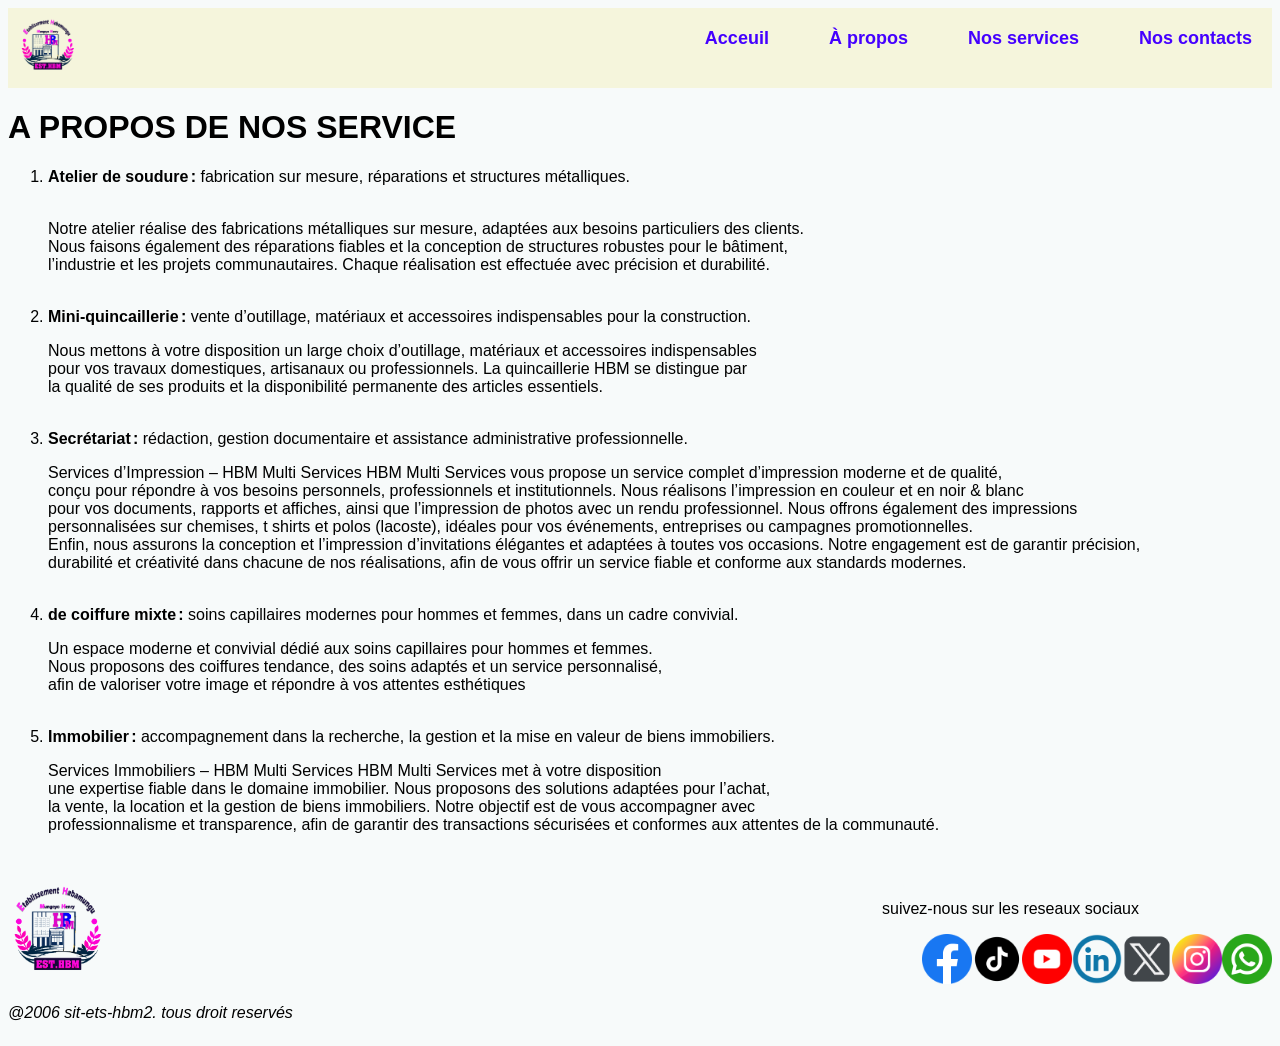
==== commit 6a6c9471: "Fix typo in heading on a-propos.html" ====
--- a/a-propos.html
+++ b/a-propos.html
@@ -20,7 +20,7 @@
               </nav>
              <divi class="h1">
                 <h1>
-                A PROPOS DE NOS SERVICES 
+                A PROPOS DE NOS SERVICE
             </h1>
              </divi> 
          </header>
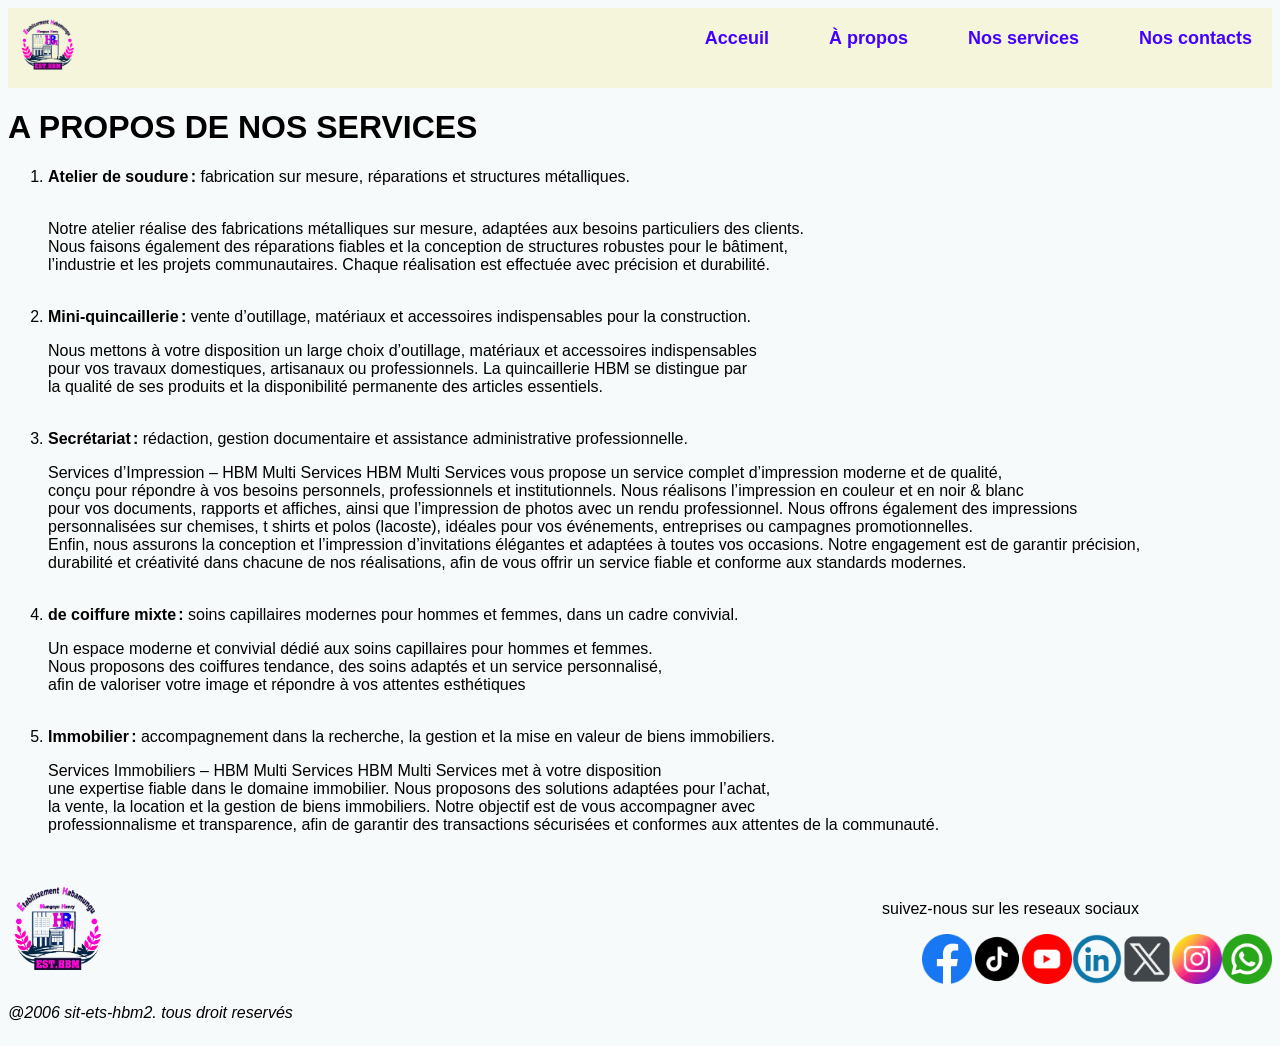
==== commit c71086b2: "Fix typo in a-propos.html and update logo in index.html for improved branding" ====
--- a/a-propos.html
+++ b/a-propos.html
@@ -20,7 +20,7 @@
               </nav>
              <divi class="h1">
                 <h1>
-                A PROPOS DE NOS SERVICE
+                A PROPOS DE NOS SERVICES
             </h1>
              </divi> 
          </header>
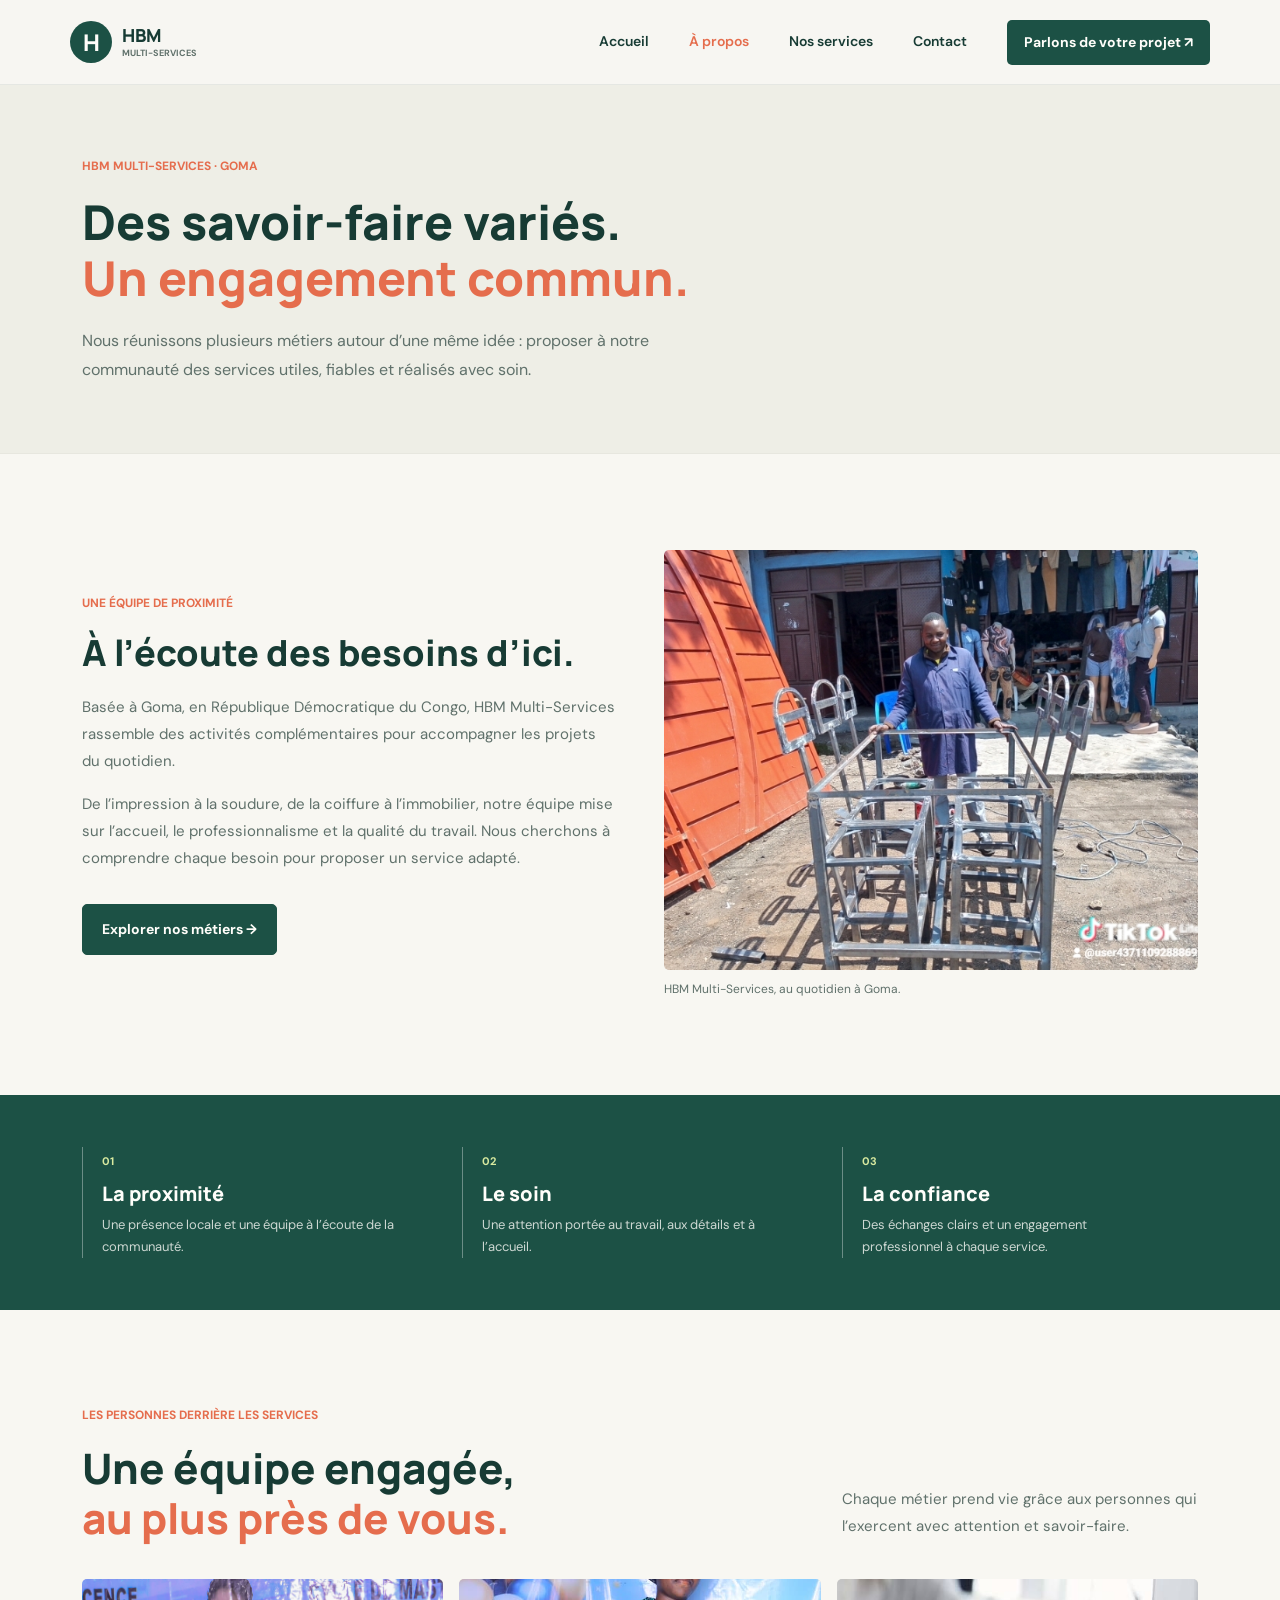
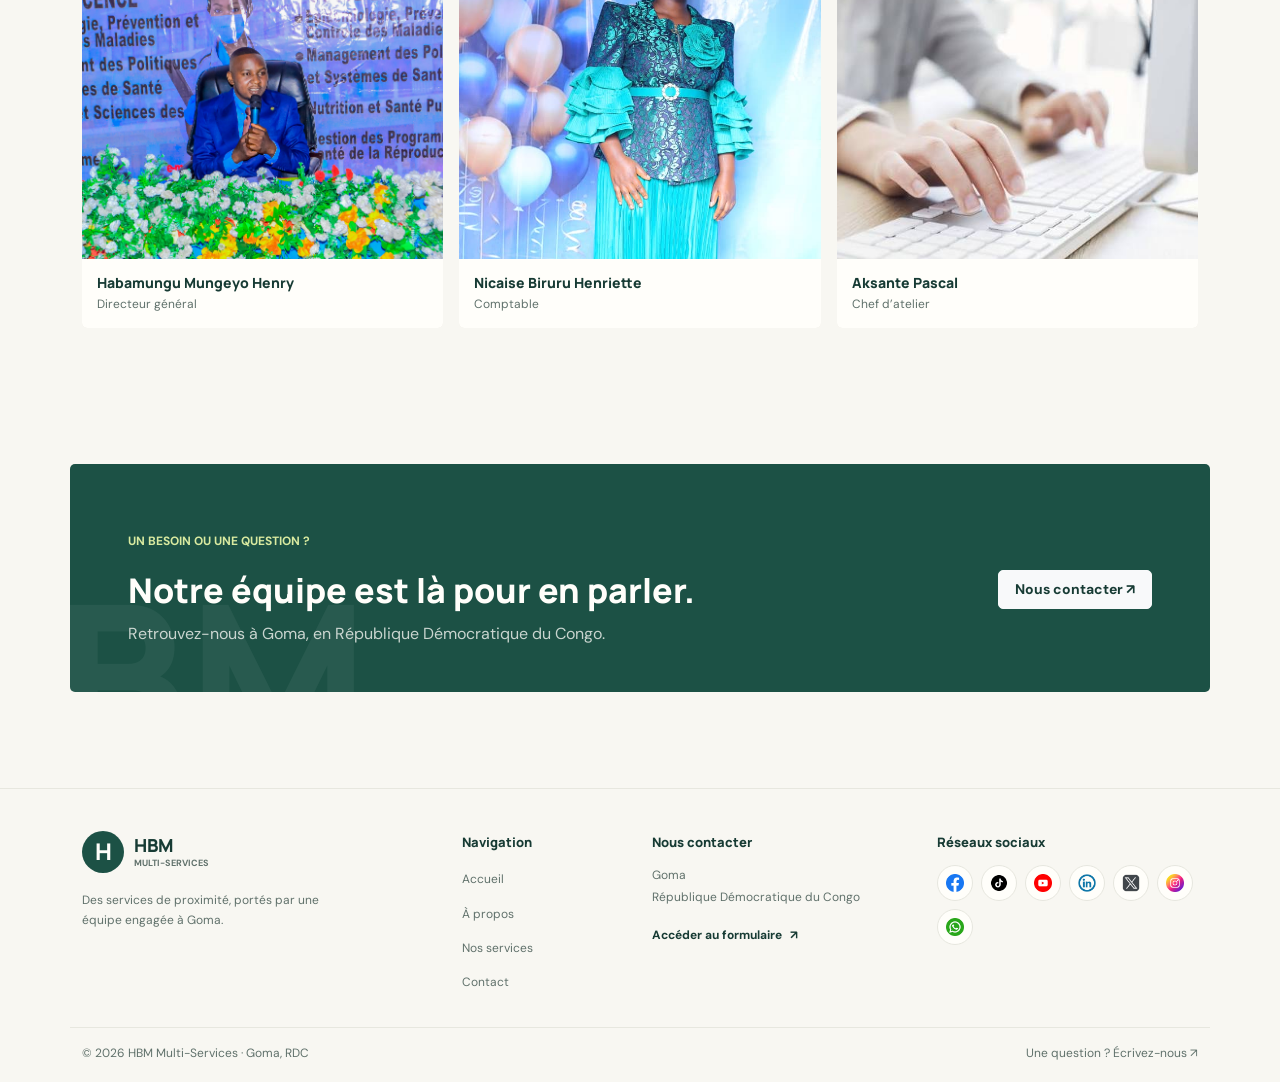
==== commit ff22d7ce: "Merge branch 'main' of https://github.com/habamunguhenrydev/site-ets-hbm.github.io" ====
--- a/a-propos.html
+++ b/a-propos.html
@@ -3,99 +3,107 @@
 <head>
     <meta charset="UTF-8">
     <meta name="viewport" content="width=device-width, initial-scale=1.0">
-    <title>sit-ets-hbm2</title>
-    <link rel="stylesheet" href="assets/css/style.css">
+    <meta name="description" content="Découvrez HBM Multi-Services, une équipe de proximité à Goma engagée dans des métiers variés.">
+    <title>À propos | HBM Multi-Services</title>
+    <link rel="preconnect" href="https://fonts.googleapis.com">
+    <link rel="preconnect" href="https://fonts.gstatic.com" crossorigin>
+    <link href="https://fonts.googleapis.com/css2?family=DM+Sans:wght@400;500;600;700&family=Manrope:wght@500;600;700;800&display=swap" rel="stylesheet">
+    <link rel="stylesheet" href="assets/bootstrap/css/bootstrap.min.css">
+    <link rel="stylesheet" href="assets/css/landing.css">
 </head>
 <body>
+    <header class="site-header">
+        <nav class="navbar navbar-expand-lg container py-3" aria-label="Navigation principale">
+            <a class="navbar-brand brand-mark" href="index.html" aria-label="HBM Multi-Services, accueil">
+                <span class="brand-symbol">H</span><span>HBM <small>MULTI-SERVICES</small></span>
+            </a>
+            <button class="navbar-toggler" type="button" data-bs-toggle="collapse" data-bs-target="#mainNavigation" aria-controls="mainNavigation" aria-expanded="false" aria-label="Ouvrir le menu"><span class="navbar-toggler-icon"></span></button>
+            <div class="collapse navbar-collapse" id="mainNavigation">
+                <ul class="navbar-nav ms-auto align-items-lg-center gap-lg-4">
+                    <li class="nav-item"><a class="nav-link" href="index.html">Accueil</a></li>
+                    <li class="nav-item"><a class="nav-link active" aria-current="page" href="a-propos.html">À propos</a></li>
+                    <li class="nav-item"><a class="nav-link" href="services.html">Nos services</a></li>
+                    <li class="nav-item"><a class="nav-link" href="nos%20contact.html">Contact</a></li>
+                    <li class="nav-item"><a class="btn btn-nav ms-lg-2" href="nos%20contact.html">Parlons de votre projet <span aria-hidden="true">↗</span></a></li>
+                </ul>
+            </div>
+        </nav>
+    </header>
     <main>
-         <header>
-                <nav>
-                  <img class="logos1" src="assets/images/logos.png" alt="logos">
-                  <ul class="navlien1">
-                     <li><a href="index.html">Acceuil</a></li>
-                    <li><a href="a-propos.html">À propos</a></li>
-                    <li><a href="services.html">Nos services</a></li>
-                    <li><a href="nos-contact.html">Nos contacts</a></li>
-                </ul>
-              </nav>
-             <divi class="h1">
-                <h1>
-                A PROPOS DE NOS SERVICES
-            </h1>
-             </divi> 
-         </header>
-        
-        <div> 
-            
-             <ol>
-                <li> 
-                    <strong class="lis">Atelier de soudure :</strong> fabrication sur mesure, réparations et structures métalliques.
-                </li><br>    
-                    <p>
-                        Notre atelier réalise des fabrications métalliques sur mesure, adaptées aux besoins particuliers des clients.
-                        <br>  Nous faisons également des réparations fiables et la conception de structures robustes pour le bâtiment, <br>
-                        l’industrie et les projets communautaires. Chaque réalisation est effectuée avec précision et durabilité.
-                    </p> <br>
-                
-            <li>
-                <strong class="lis">Mini‑quincaillerie :</strong> vente d’outillage, matériaux et accessoires indispensables pour la construction.
-            </li>
-                    <p>  
-                        Nous mettons à votre disposition un large choix d’outillage, matériaux et accessoires indispensables <br>
-                        pour vos travaux domestiques, artisanaux ou professionnels. La quincaillerie HBM se distingue par <br>
-                        la qualité de ses produits et la disponibilité permanente des articles essentiels.
-                    </p> <br>
-            <li>
-                <strong class="lis">Secrétariat :</strong> rédaction, gestion documentaire et assistance administrative professionnelle.
-            </li>
-                  <P> 
-                    Services d’Impression – HBM Multi Services HBM Multi Services vous propose un service complet d’impression moderne et de qualité, <br> 
-                    conçu pour répondre à vos besoins personnels, professionnels et institutionnels. Nous réalisons l’impression en couleur et en noir & blanc <br>
-                    pour vos documents, rapports et affiches, ainsi que l’impression de photos avec un rendu professionnel. Nous offrons également des impressions <br>
-                    personnalisées sur chemises, t shirts et polos (lacoste), idéales pour vos événements, entreprises ou campagnes promotionnelles. <br>
-                    Enfin, nous assurons la conception et l’impression d’invitations élégantes et adaptées à toutes vos occasions. Notre engagement est de garantir précision, <br>
-                    durabilité et créativité dans chacune de nos réalisations, afin de vous offrir un service fiable et conforme aux standards modernes. 
-                  </P> <br>
-            <li>
-               <strong class="lis">de coiffure mixte :</strong>    soins capillaires modernes pour hommes et femmes, dans un cadre convivial.
-            </li> 
-                  <p>
-                    Un espace moderne et convivial dédié aux soins capillaires pour hommes et femmes. <br> 
-                    Nous proposons des coiffures tendance, des soins adaptés et un service personnalisé, <br>
-                    afin de valoriser votre image et répondre à vos attentes esthétiques
-                </p> <br>
-            <li>
-               <strong class="lis">Immobilier :</strong> accompagnement dans la recherche, la gestion et la mise en valeur de biens immobiliers.</p>
-           </li>
-                <p>
-                    Services Immobiliers – HBM Multi Services HBM Multi Services met à votre disposition <br>
-                    une expertise fiable dans le domaine immobilier. Nous proposons des solutions adaptées pour l’achat, <br>
-                    la vente, la location et la gestion de biens immobiliers. Notre objectif est de vous accompagner avec <br>
-                    professionnalisme et transparence, afin de garantir des transactions sécurisées et 
-                    conformes aux attentes de la communauté.
-                </p> <br>
-            
-             </ol>
+        <section class="subpage-hero" aria-labelledby="about-title">
+            <div class="container">
+                <p class="eyebrow">HBM Multi-Services · Goma</p>
+                <h1 id="about-title">Des savoir-faire variés.<br><span>Un engagement commun.</span></h1>
+                <p>Nous réunissons plusieurs métiers autour d’une même idée : proposer à notre communauté des services utiles, fiables et réalisés avec soin.</p>
+            </div>
+        </section>
+
+        <section class="about-content section-pad">
+            <div class="container">
+                <div class="row align-items-center g-5">
+                    <div class="col-lg-6">
+                        <p class="eyebrow">Une équipe de proximité</p>
+                        <h2>À l’écoute des besoins d’ici.</h2>
+                        <p>Basée à Goma, en République Démocratique du Congo, HBM Multi-Services rassemble des activités complémentaires pour accompagner les projets du quotidien.</p>
+                        <p>De l’impression à la soudure, de la coiffure à l’immobilier, notre équipe mise sur l’accueil, le professionnalisme et la qualité du travail. Nous cherchons à comprendre chaque besoin pour proposer un service adapté.</p>
+                        <a class="btn btn-primary mt-3" href="services.html">Explorer nos métiers <span aria-hidden="true">→</span></a>
+                    </div>
+                    <div class="col-lg-6">
+                        <figure class="about-photo">
+                            <img src="assets/images/quincaillerie.jpeg" alt="L’équipe HBM au travail dans son espace de quincaillerie" loading="lazy">
+                            <figcaption>HBM Multi-Services, au quotidien à Goma.</figcaption>
+                        </figure>
+                    </div>
+                </div>
+            </div>
+        </section>
+
+        <section class="about-values">
+            <div class="container">
+                <div class="row g-4">
+                    <div class="col-md-4"><article class="value-item"><span>01</span><h2>La proximité</h2><p>Une présence locale et une équipe à l’écoute de la communauté.</p></article></div>
+                    <div class="col-md-4"><article class="value-item"><span>02</span><h2>Le soin</h2><p>Une attention portée au travail, aux détails et à l’accueil.</p></article></div>
+                    <div class="col-md-4"><article class="value-item"><span>03</span><h2>La confiance</h2><p>Des échanges clairs et un engagement professionnel à chaque service.</p></article></div>
+                </div>
+            </div>
+        </section>
+
+        <section class="team-section section-pad" aria-labelledby="about-team-title">
+            <div class="container">
+                <div class="row align-items-end section-heading gy-3">
+                    <div class="col-lg-7"><p class="eyebrow">Les personnes derrière les services</p><h2 id="about-team-title">Une équipe engagée,<br><span>au plus près de vous.</span></h2></div>
+                    <div class="col-lg-4 offset-lg-1"><p>Chaque métier prend vie grâce aux personnes qui l’exercent avec attention et savoir-faire.</p></div>
+                </div>
+                <div class="row g-3">
+                    <div class="col-sm-6 col-lg-4"><article class="team-member"><img src="assets/images/habamungu.JPG" alt="Habamungu Mungeyo Henry" loading="lazy"><div class="team-caption"><h3>Habamungu Mungeyo Henry</h3><p>Directeur général</p></div></article></div>
+                    <div class="col-sm-6 col-lg-4"><article class="team-member"><img src="assets/images/nicaise.jpeg" alt="Nicaise Biruru Henriette" loading="lazy"><div class="team-caption"><h3>Nicaise Biruru Henriette</h3><p>Comptable</p></div></article></div>
+                    <div class="col-sm-6 col-lg-4"><article class="team-member"><img src="assets/images/images.jpg" alt="Aksante Pascal, chef d’atelier" loading="lazy"><div class="team-caption"><h3>Aksante Pascal</h3><p>Chef d’atelier</p></div></article></div>
+                </div>
+            </div>
+        </section>
+
+        <section class="contact-section section-pad">
+            <div class="container">
+                <div class="contact-panel row align-items-center g-4">
+                    <div class="col-lg-8"><p class="eyebrow">Un besoin ou une question ?</p><h2>Notre équipe est là pour en parler.</h2><p>Retrouvez-nous à Goma, en République Démocratique du Congo.</p></div>
+                    <div class="col-lg-4 text-lg-end"><a class="btn btn-light btn-lg" href="nos%20contact.html">Nous contacter <span aria-hidden="true">↗</span></a></div>
+                    <span class="contact-decoration" aria-hidden="true">HBM</span>
+                </div>
+            </div>
+        </section>
+    </main>
+
+    <footer class="site-footer">
+        <div class="container">
+            <div class="row g-4 footer-main">
+                <div class="col-sm-6 col-lg-4 footer-brand-column"><a class="navbar-brand brand-mark" href="index.html"><span class="brand-symbol">H</span><span>HBM <small>MULTI-SERVICES</small></span></a><p>Des services de proximité, portés par une équipe engagée à Goma.</p></div>
+                <div class="col-sm-6 col-lg-2"><h2 class="footer-heading">Navigation</h2><ul class="footer-links"><li><a href="index.html">Accueil</a></li><li><a href="a-propos.html">À propos</a></li><li><a href="services.html">Nos services</a></li><li><a href="nos%20contact.html">Contact</a></li></ul></div>
+                <div class="col-sm-6 col-lg-3"><h2 class="footer-heading">Nous contacter</h2><address class="footer-address">Goma<br>République Démocratique du Congo</address><a class="footer-link" href="nos%20contact.html">Accéder au formulaire <span aria-hidden="true">↗</span></a></div>
+                <div class="col-sm-6 col-lg-3"><h2 class="footer-heading">Réseaux sociaux</h2><div class="social-links" aria-label="Réseaux sociaux HBM"><a href="https://www.facebook.com/" target="_blank" rel="noopener noreferrer" aria-label="Facebook"><img src="assets/images/icons/facebook.png" alt=""></a><a href="https://www.tiktok.com/" target="_blank" rel="noopener noreferrer" aria-label="TikTok"><img src="assets/images/icons/tiktok.png" alt=""></a><a href="https://www.youtube.com/" target="_blank" rel="noopener noreferrer" aria-label="YouTube"><img src="assets/images/icons/youtube.png" alt=""></a><a href="https://www.linkedin.com/" target="_blank" rel="noopener noreferrer" aria-label="LinkedIn"><img src="assets/images/icons/linkedin.png" alt=""></a><a href="https://x.com/" target="_blank" rel="noopener noreferrer" aria-label="X"><img src="assets/images/icons/x-twiter.png" alt=""></a><a href="https://www.instagram.com/" target="_blank" rel="noopener noreferrer" aria-label="Instagram"><img src="assets/images/icons/instagram.png" alt=""></a><a href="https://www.whatsapp.com/" target="_blank" rel="noopener noreferrer" aria-label="WhatsApp"><img src="assets/images/icons/whatsapp.png" alt=""></a></div></div>
+            </div>
+            <div class="footer-bottom"><p>© 2026 HBM Multi-Services · Goma, RDC</p><a href="nos%20contact.html">Une question ? Écrivez-nous <span aria-hidden="true">↗</span></a></div>
         </div>
-    </main>
-  <footer>
-    <div class="contenu" >
-             <img src="assets/images/logos.png" alt="logos">
-             <p><i>@2006 sit-ets-hbm2. tous droit reservés</i></p> 
-    </div>
-    <div class="lien">
-        <p> suivez-nous sur les reseaux sociaux</p>
-        <ul>
-            <li> <a href=""><img src="assets/images/icons/facebook.png" alt="fb"></a></li>
-            <li> <a href=""><img src="assets/images/icons/tiktok.png" alt="tiktok"></a></li>
-            <li> <a href=""><img src="assets/images/icons/youtube.png" alt="youtub"></a></li>
-            <li> <a href=""><img src="assets/images/icons/linkedin.png" alt="linkedin"></a></li>
-            <li> <a href=""><img src="assets/images/icons/x-twiter.png" alt="x-twiter"></a></li>
-            <li> <a href=""><img src="assets/images/icons/instagram.png" alt="instagramme"></a></li>
-            <li> <a href="" alt="whatsapp"><img src="assets/images/icons/whatsapp.png" alt=""></a> </li>
-
-        </ul>
-    </div>
-   </footer> 
+    </footer>
+    <script src="assets/bootstrap/js/bootstrap.bundle.min.js"></script>
 </body>
 </html>
--- a/assets/css/landing.css
+++ b/assets/css/landing.css
@@ -0,0 +1,1312 @@
+:root {
+    --ink: #173b34;
+    --muted: #60716b;
+    --paper: #f8f7f2;
+    --white: #fffefa;
+    --line: #e7e7df;
+    --coral: #e56d4d;
+    --green: #1c5145;
+    --lime: #d9eaa0;
+    --font-body: "DM Sans", "Trebuchet MS", sans-serif;
+    --font-display: "Manrope", "Trebuchet MS", sans-serif;
+}
+
+html {
+    scroll-behavior: smooth;
+}
+
+body {
+    margin: 0;
+    color: var(--ink);
+    background: var(--paper);
+    font-family: var(--font-body);
+    font-size: 16px;
+    line-height: 1.65;
+}
+
+a {
+    color: inherit;
+    text-decoration: none;
+}
+
+a:focus-visible,
+button:focus-visible {
+    outline: 3px solid var(--coral);
+    outline-offset: 4px;
+}
+
+.site-header {
+    position: relative;
+    z-index: 5;
+    border-bottom: 1px solid rgba(23, 59, 52, 0.08);
+    background: rgba(248, 247, 242, 0.92);
+}
+
+.brand-mark {
+    display: inline-flex;
+    align-items: center;
+    gap: 10px;
+    color: var(--ink);
+    font-family: var(--font-display);
+    font-size: 18px;
+    font-weight: 800;
+    line-height: 1;
+}
+
+.brand-mark:hover {
+    color: var(--green);
+}
+
+.brand-mark small {
+    display: block;
+    margin-top: 5px;
+    color: var(--muted);
+    font-family: var(--font-body);
+    font-size: 9px;
+    font-weight: 700;
+    letter-spacing: 0;
+}
+
+.brand-symbol {
+    display: grid;
+    width: 42px;
+    height: 42px;
+    place-items: center;
+    border-radius: 50%;
+    color: var(--white);
+    background: var(--green);
+    font-family: var(--font-display);
+    font-size: 23px;
+    font-weight: 800;
+}
+
+.navbar-nav .nav-link {
+    color: var(--ink);
+    font-size: 14px;
+    font-weight: 600;
+}
+
+.navbar-nav .nav-link:hover,
+.navbar-nav .nav-link.active {
+    color: var(--coral);
+}
+
+.btn {
+    border-radius: 5px;
+    font-family: var(--font-body);
+    font-size: 14px;
+    font-weight: 700;
+}
+
+.btn-nav {
+    padding: 11px 16px;
+    color: var(--white);
+    background: var(--green);
+}
+
+.btn-nav:hover,
+.btn-primary:hover {
+    color: var(--white);
+    background: #123c32;
+}
+
+.hero {
+    position: relative;
+    isolation: isolate;
+    overflow: hidden;
+    margin-top: 28px;
+    padding: 54px 0 24px;
+    color: var(--white);
+    background-image: linear-gradient(90deg, rgba(16, 49, 42, 0.94) 0%, rgba(16, 49, 42, 0.82) 48%, rgba(16, 49, 42, 0.4) 100%), url("../images/quincaillerie.jpeg");
+    background-position: center 42%;
+    background-size: cover;
+}
+
+.hero-inner > .row:first-child {
+    min-height: 410px;
+}
+
+.hero-copy {
+    position: relative;
+    z-index: 1;
+    padding-top: 10px;
+    animation: rise-in 650ms ease-out both;
+}
+
+.eyebrow {
+    margin: 0 0 17px;
+    color: var(--coral);
+    font-size: 12px;
+    font-weight: 700;
+    letter-spacing: 0;
+    text-transform: uppercase;
+}
+
+.eyebrow-dot {
+    display: inline-block;
+    width: 8px;
+    height: 8px;
+    margin-right: 7px;
+    border-radius: 50%;
+    background: var(--coral);
+    vertical-align: 1px;
+}
+
+.hero .eyebrow {
+    color: var(--lime);
+}
+
+.hero .eyebrow-dot {
+    background: var(--lime);
+}
+
+h1,
+h2,
+h3 {
+    color: var(--ink);
+    font-family: var(--font-display);
+    font-weight: 800;
+}
+
+.hero h1 {
+    margin: 0;
+    color: var(--white);
+    font-size: 56px;
+    line-height: 1.12;
+}
+
+.hero h1 span {
+    color: var(--lime);
+}
+
+.hero h1 span,
+.section-heading h2 span,
+.team-intro h2 span {
+    color: var(--coral);
+}
+
+.hero-intro {
+    max-width: 490px;
+    margin: 24px 0 27px;
+    color: rgba(255, 254, 250, 0.86);
+    font-size: 17px;
+    line-height: 1.8;
+}
+
+.btn-primary {
+    padding: 14px 19px;
+    border-color: var(--green);
+    color: var(--white);
+    background: var(--green);
+}
+
+.hero .btn-primary {
+    border-color: var(--coral);
+    background: var(--coral);
+}
+
+.hero .btn-primary:hover {
+    border-color: #c85235;
+    background: #c85235;
+}
+
+.btn-lg {
+    font-size: 14px;
+}
+
+.text-link,
+.footer-link {
+    display: inline-flex;
+    align-items: center;
+    gap: 8px;
+    color: var(--ink);
+    font-size: 14px;
+    font-weight: 700;
+}
+
+.text-link:hover,
+.footer-link:hover {
+    color: var(--coral);
+}
+
+.hero .text-link {
+    color: var(--white);
+}
+
+.hero .text-link:hover {
+    color: var(--lime);
+}
+
+.hero-note {
+    display: flex;
+    align-items: center;
+    gap: 11px;
+    margin-top: 39px;
+    color: rgba(255, 254, 250, 0.82);
+    font-size: 13px;
+}
+
+.note-line {
+    width: 31px;
+    height: 1px;
+    background: var(--lime);
+}
+
+.hero-visual-wrap {
+    position: relative;
+    z-index: 1;
+    display: flex;
+    align-items: flex-end;
+    justify-content: flex-end;
+    animation: rise-in 750ms 100ms ease-out both;
+}
+
+.hero-visual {
+    position: relative;
+    width: 100%;
+    min-height: 390px;
+    display: flex;
+    align-items: flex-end;
+    justify-content: flex-end;
+}
+
+.glass-note {
+    position: relative;
+    margin: 0 0 20px;
+    display: flex;
+    align-items: center;
+    gap: 13px;
+    max-width: calc(100% - 24px);
+    padding: 15px 19px;
+    border: 1px solid rgba(255, 255, 255, 0.65);
+    border-radius: 7px;
+    background: rgba(255, 254, 250, 0.82);
+    box-shadow: 0 10px 35px rgba(20, 48, 39, 0.12);
+    -webkit-backdrop-filter: blur(14px);
+    backdrop-filter: blur(14px);
+}
+
+.glass-icon {
+    display: grid;
+    width: 39px;
+    height: 39px;
+    flex: 0 0 39px;
+    place-items: center;
+    border-radius: 50%;
+    color: var(--green);
+    background: var(--lime);
+    font-size: 20px;
+}
+
+.glass-note strong,
+.glass-note span:not(.glass-icon) {
+    display: block;
+}
+
+.glass-note strong {
+    font-family: var(--font-display);
+    font-size: 13px;
+}
+
+.glass-note div span {
+    color: var(--muted);
+    font-size: 11px;
+}
+
+.hero-stamp {
+    position: absolute;
+    top: 23px;
+    right: 5px;
+    display: grid;
+    width: 84px;
+    height: 84px;
+    place-items: center;
+    border: 1px solid rgba(255, 255, 255, 0.75);
+    border-radius: 50%;
+    color: var(--ink);
+    background: rgba(217, 234, 160, 0.9);
+    font-size: 10px;
+    font-weight: 800;
+    line-height: 1.3;
+    text-align: center;
+}
+
+.hero-bottom {
+    padding-bottom: 17px;
+    border-bottom: 1px solid rgba(255, 255, 255, 0.32);
+}
+
+.hero-location {
+    color: rgba(255, 254, 250, 0.82);
+    font-size: 12px;
+    font-weight: 600;
+}
+
+.service-ribbon {
+    display: flex;
+    flex-wrap: wrap;
+    align-items: center;
+    justify-content: flex-end;
+    gap: 12px;
+    color: var(--white);
+    font-size: 11px;
+    font-weight: 700;
+}
+
+.service-ribbon i {
+    width: 4px;
+    height: 4px;
+    border-radius: 50%;
+    background: var(--coral);
+}
+
+.section-pad {
+    padding-top: 96px;
+    padding-bottom: 96px;
+}
+
+.services-section {
+    background: #eeeee6;
+}
+
+.section-heading {
+    margin-bottom: 35px;
+}
+
+.section-heading h2,
+.team-intro h2 {
+    margin: 0;
+    font-size: 42px;
+    line-height: 1.2;
+}
+
+.section-heading > div:last-child p,
+.team-intro > p:not(.eyebrow) {
+    margin: 0 0 4px;
+    color: var(--muted);
+    font-size: 15px;
+    line-height: 1.8;
+}
+
+.service-card {
+    position: relative;
+    overflow: hidden;
+    min-height: 340px;
+    border-radius: 5px;
+}
+
+.service-card-photo {
+    color: var(--white);
+    background: var(--ink);
+}
+
+.service-card-photo::after {
+    position: absolute;
+    inset: 0;
+    background: linear-gradient(180deg, transparent 25%, rgba(14, 34, 29, 0.82) 100%);
+    content: "";
+}
+
+.service-card-photo img {
+    width: 100%;
+    height: 340px;
+    object-fit: cover;
+    transition: transform 450ms ease;
+}
+
+.service-card-photo:hover img {
+    transform: scale(1.035);
+}
+
+.service-card-content {
+    position: absolute;
+    z-index: 1;
+    right: 22px;
+    bottom: 20px;
+    left: 22px;
+}
+
+.service-card .service-number {
+    display: block;
+    font-size: 10px;
+    font-weight: 700;
+}
+
+.service-card-photo .service-number {
+    color: #e7edc7;
+}
+
+.service-card h3 {
+    margin: 10px 0 4px;
+    font-size: 22px;
+}
+
+.service-card-photo h3 {
+    color: var(--white);
+}
+
+.service-card p {
+    max-width: 370px;
+    margin: 0;
+    font-size: 13px;
+    line-height: 1.6;
+}
+
+.service-card-text {
+    display: flex;
+    min-height: 340px;
+    flex-direction: column;
+    align-items: flex-start;
+    justify-content: flex-end;
+    padding: 25px;
+}
+
+.service-coral {
+    color: #52291f;
+    background: #f2c5b4;
+}
+
+.service-green {
+    color: var(--white);
+    background: var(--green);
+}
+
+.service-yellow {
+    color: #3c3620;
+    background: #e3dfa7;
+}
+
+.service-card-text .service-symbol {
+    position: absolute;
+    top: 18px;
+    right: 22px;
+    color: rgba(23, 59, 52, 0.2);
+    font-family: var(--font-display);
+    font-size: 90px;
+    font-weight: 700;
+    line-height: 1;
+}
+
+.service-green .service-symbol {
+    color: rgba(255, 255, 255, 0.2);
+}
+
+.service-card-text .service-number {
+    position: absolute;
+    top: 24px;
+    left: 25px;
+}
+
+.service-card-text h3 {
+    position: relative;
+    max-width: 85%;
+    margin-top: 0;
+}
+
+.service-card-text p {
+    position: relative;
+    max-width: 380px;
+}
+
+.service-card-text a {
+    display: inline-flex;
+    align-items: center;
+    gap: 8px;
+    margin-top: 17px;
+    font-size: 12px;
+    font-weight: 700;
+}
+
+.service-green h3,
+.service-green a {
+    color: var(--white);
+}
+
+.team-section {
+    background: var(--paper);
+}
+
+.team-intro > p:not(.eyebrow) {
+    max-width: 400px;
+    margin: 22px 0;
+}
+
+.team-member {
+    position: relative;
+    overflow: hidden;
+    border-radius: 5px;
+    background: #e9e7de;
+}
+
+.team-member img {
+    display: block;
+    width: 100%;
+    height: 280px;
+    object-fit: cover;
+    object-position: center 35%;
+}
+
+.team-caption {
+    padding: 14px 15px 13px;
+    background: var(--white);
+}
+
+.team-caption h3 {
+    margin: 0;
+    font-size: 14px;
+    line-height: 1.4;
+}
+
+.team-caption p {
+    margin: 3px 0 0;
+    color: var(--muted);
+    font-size: 12px;
+}
+
+.team-signoff {
+    max-width: 360px;
+    margin: 18px 0 0;
+    color: var(--coral);
+    font-family: var(--font-display);
+    font-size: 17px;
+    font-weight: 700;
+    line-height: 1.55;
+}
+
+.team-carousel-inner {
+    border-radius: 5px;
+}
+
+.team-carousel-controls {
+    display: flex;
+    align-items: center;
+    justify-content: center;
+    gap: 14px;
+    margin-top: 14px;
+}
+
+.team-carousel-arrow {
+    display: grid;
+    width: 36px;
+    height: 36px;
+    flex: 0 0 36px;
+    place-items: center;
+    border: 1px solid var(--line);
+    border-radius: 50%;
+    color: var(--ink);
+    background: var(--white);
+    font-size: 16px;
+    line-height: 1;
+}
+
+.team-carousel-arrow:hover {
+    background: var(--lime);
+}
+
+.team-carousel-indicators {
+    position: static;
+    display: flex;
+    justify-content: center;
+    gap: 7px;
+    width: auto;
+    margin: 0;
+    padding: 0;
+}
+
+.team-carousel-indicators [data-bs-target] {
+    box-sizing: content-box;
+    width: 7px;
+    height: 7px;
+    flex: 0 0 7px;
+    margin: 0;
+    padding: 0;
+    border: 0;
+    border-radius: 50%;
+    background-color: var(--green);
+    opacity: 0.35;
+    text-indent: -999px;
+}
+
+.team-carousel-indicators .active {
+    opacity: 1;
+}
+
+@media (min-width: 576px) {
+    .team-carousel-inner {
+        display: grid;
+        grid-template-columns: repeat(2, minmax(0, 1fr));
+        gap: 12px;
+        overflow: visible;
+    }
+
+    .team-carousel .carousel-item {
+        display: block;
+        float: none;
+        width: auto;
+        margin: 0;
+        backface-visibility: visible;
+        transition: none;
+    }
+
+    .team-carousel .carousel-item:nth-child(2) {
+        padding-top: 35px;
+    }
+
+    .team-carousel-controls {
+        display: none;
+    }
+}
+
+.quote-section {
+    padding: 15px 0 30px;
+}
+
+.quote-panel {
+    position: relative;
+    overflow: hidden;
+    padding: 39px 50px;
+    border-radius: 5px;
+    background: #e9eee0;
+}
+
+.quote-mark {
+    position: absolute;
+    top: -30px;
+    left: 17px;
+    color: rgba(28, 81, 69, 0.13);
+    font-family: Georgia, serif;
+    font-size: 160px;
+    line-height: 1;
+}
+
+.quote-panel .row {
+    position: relative;
+}
+
+.quote-panel p {
+    margin: 0;
+    font-family: var(--font-display);
+    font-size: 21px;
+    font-weight: 700;
+    line-height: 1.55;
+}
+
+.quote-byline {
+    display: block;
+    padding-left: 17px;
+    border-left: 2px solid var(--coral);
+    color: var(--muted);
+    font-size: 12px;
+    font-weight: 600;
+    line-height: 1.6;
+}
+
+.contact-section {
+    padding-top: 64px;
+}
+
+.contact-panel {
+    position: relative;
+    overflow: hidden;
+    padding: 44px 46px;
+    border-radius: 5px;
+    color: var(--white);
+    background: var(--green);
+}
+
+.contact-panel > *:not(.contact-decoration) {
+    position: relative;
+    z-index: 1;
+}
+
+.contact-panel .eyebrow {
+    color: var(--lime);
+}
+
+.contact-panel h2 {
+    max-width: 670px;
+    margin: 0 0 10px;
+    color: var(--white);
+    font-size: 34px;
+    line-height: 1.25;
+}
+
+.contact-panel p:not(.eyebrow) {
+    margin: 0;
+    color: rgba(255, 254, 250, 0.76);
+}
+
+.contact-panel .btn-light {
+    color: var(--ink);
+}
+
+.contact-decoration {
+    position: absolute;
+    right: 16%;
+    bottom: -89px;
+    color: rgba(255, 255, 255, 0.055);
+    font-family: var(--font-display);
+    font-size: 210px;
+    font-weight: 800;
+    line-height: 1;
+}
+
+.site-footer {
+    padding: 42px 0 18px;
+    border-top: 1px solid var(--line);
+}
+
+.site-footer p {
+    margin: 0;
+    color: var(--muted);
+    font-size: 12px;
+}
+
+.footer-main {
+    padding-bottom: 32px;
+    border-bottom: 1px solid var(--line);
+}
+
+.footer-brand-column > p {
+    max-width: 270px;
+    margin-top: 17px;
+    line-height: 1.7;
+}
+
+.footer-heading {
+    margin: 4px 0 15px;
+    color: var(--ink);
+    font-family: var(--font-display);
+    font-size: 13px;
+    font-weight: 800;
+}
+
+.footer-links {
+    display: grid;
+    gap: 8px;
+    margin: 0;
+    padding: 0;
+    list-style: none;
+}
+
+.footer-links a,
+.footer-address {
+    color: var(--muted);
+    font-size: 12px;
+    font-style: normal;
+}
+
+.footer-links a:hover {
+    color: var(--coral);
+}
+
+.footer-address {
+    margin: 0 0 13px;
+    line-height: 1.8;
+}
+
+.footer-link {
+    font-size: 12px;
+}
+
+.social-links {
+    display: flex;
+    flex-wrap: wrap;
+    gap: 8px;
+}
+
+.social-links a {
+    display: grid;
+    width: 36px;
+    height: 36px;
+    flex: 0 0 36px;
+    place-items: center;
+    border: 1px solid var(--line);
+    border-radius: 50%;
+    background: var(--white);
+    transition: background-color 180ms ease, transform 180ms ease;
+}
+
+.social-links a:hover {
+    transform: translateY(-2px);
+    background: var(--lime);
+}
+
+.social-links img {
+    display: block;
+    width: 18px;
+    height: 18px;
+    object-fit: contain;
+}
+
+.footer-bottom {
+    display: flex;
+    justify-content: space-between;
+    gap: 16px;
+    padding-top: 16px;
+}
+
+.footer-bottom a {
+    color: var(--muted);
+    font-size: 12px;
+}
+
+.footer-bottom a:hover {
+    color: var(--coral);
+}
+
+@keyframes rise-in {
+    from {
+        opacity: 0;
+        transform: translateY(16px);
+    }
+
+    to {
+        opacity: 1;
+        transform: translateY(0);
+    }
+}
+
+@media (max-width: 991.98px) {
+    .navbar-nav {
+        align-items: flex-start !important;
+        padding: 15px 0 5px;
+    }
+
+    .navbar-nav .nav-item:last-child {
+        margin-top: 8px;
+    }
+
+    .hero {
+        padding-top: 55px;
+    }
+
+    .hero-visual {
+        margin-left: 0;
+    }
+
+    .glass-note {
+        left: 0;
+    }
+
+    .section-pad {
+        padding-top: 75px;
+        padding-bottom: 75px;
+    }
+}
+
+@media (max-width: 575.98px) {
+    .hero-inner > .row,
+    .team-section > .container > .row,
+    .about-content > .container > .row,
+    .contact-page > .container > .row {
+        --bs-gutter-x: 1.5rem;
+    }
+
+    .hero {
+        margin-top: 18px;
+        padding: 38px 0 20px;
+        background-position: 67% center;
+    }
+
+    .hero-inner > .row:first-child {
+        min-height: 0;
+        --bs-gutter-y: 1.5rem;
+    }
+
+    .hero h1 {
+        font-size: 36px;
+    }
+
+    .hero-intro {
+        font-size: 15px;
+    }
+
+    .hero-visual {
+        min-height: 90px;
+        height: 90px;
+    }
+
+    .hero-stamp {
+        top: 10px;
+        right: 0;
+        width: 65px;
+        height: 65px;
+    }
+
+    .hero-bottom {
+        gap: 12px;
+    }
+
+    .service-ribbon {
+        justify-content: flex-start;
+        margin-top: 8px;
+        gap: 8px;
+    }
+
+    .section-pad {
+        padding-top: 62px;
+        padding-bottom: 62px;
+    }
+
+    .section-heading h2,
+    .team-intro h2 {
+        font-size: 34px;
+    }
+
+    .service-card,
+    .service-card-photo img {
+        min-height: 300px;
+        height: 300px;
+    }
+
+    .service-card-text {
+        height: 300px;
+        min-height: 300px;
+    }
+
+    .team-member img {
+        height: 250px;
+    }
+
+    .quote-panel {
+        padding: 34px 24px;
+    }
+
+    .quote-panel p {
+        font-size: 18px;
+    }
+
+    .contact-panel {
+        padding: 32px 24px;
+    }
+
+    .contact-panel h2 {
+        font-size: 28px;
+    }
+
+    .contact-decoration {
+        right: -25px;
+        bottom: -45px;
+        font-size: 130px;
+    }
+
+    .footer-bottom {
+        flex-direction: column;
+        gap: 6px;
+    }
+}
+
+@media (prefers-reduced-motion: reduce) {
+    html {
+        scroll-behavior: auto;
+    }
+
+    *,
+    *::before,
+    *::after {
+        animation-duration: 0.01ms !important;
+        animation-iteration-count: 1 !important;
+        scroll-behavior: auto !important;
+        transition-duration: 0.01ms !important;
+    }
+}
+
+.subpage-hero {
+    padding: 72px 0 68px;
+    border-bottom: 1px solid var(--line);
+    background: #eeeee6;
+}
+
+.subpage-hero h1 {
+    max-width: 820px;
+    margin: 0;
+    font-size: 48px;
+    line-height: 1.18;
+}
+
+.subpage-hero h1 span {
+    color: var(--coral);
+}
+
+.subpage-hero > .container > p:last-child {
+    max-width: 650px;
+    margin: 20px 0 0;
+    color: var(--muted);
+    font-size: 16px;
+    line-height: 1.8;
+}
+
+.about-content h2,
+.contact-details h2 {
+    margin: 0 0 20px;
+    font-size: 36px;
+    line-height: 1.2;
+}
+
+.about-content p:not(.eyebrow),
+.contact-details > p:not(.eyebrow) {
+    color: var(--muted);
+    font-size: 15px;
+    line-height: 1.8;
+}
+
+.about-photo {
+    margin: 0;
+}
+
+.about-photo img {
+    display: block;
+    width: 100%;
+    height: 420px;
+    border-radius: 5px;
+    object-fit: cover;
+}
+
+.about-photo figcaption {
+    margin-top: 10px;
+    color: var(--muted);
+    font-size: 12px;
+}
+
+.about-values {
+    padding: 52px 0;
+    color: var(--white);
+    background: var(--green);
+}
+
+.value-item {
+    height: 100%;
+    padding-left: 19px;
+    border-left: 1px solid rgba(255, 255, 255, 0.35);
+}
+
+.value-item > span {
+    color: var(--lime);
+    font-size: 11px;
+    font-weight: 700;
+}
+
+.value-item h2 {
+    margin: 8px 0;
+    color: var(--white);
+    font-size: 20px;
+}
+
+.value-item p {
+    max-width: 300px;
+    margin: 0;
+    color: rgba(255, 254, 250, 0.78);
+    font-size: 13px;
+    line-height: 1.7;
+}
+
+.service-directory {
+    background: var(--paper);
+}
+
+.service-detail {
+    position: relative;
+    display: flex;
+    overflow: hidden;
+    min-height: 390px;
+    flex-direction: column;
+    align-items: flex-start;
+    justify-content: flex-end;
+    padding: 27px;
+    border-radius: 5px;
+}
+
+.service-detail-photo {
+    color: var(--white);
+    background: var(--ink);
+}
+
+.service-detail-photo::after {
+    position: absolute;
+    inset: 0;
+    background: linear-gradient(180deg, transparent 10%, rgba(14, 34, 29, 0.86) 100%);
+    content: "";
+}
+
+.service-detail-photo img {
+    position: absolute;
+    inset: 0;
+    width: 100%;
+    height: 100%;
+    object-fit: cover;
+}
+
+.service-detail-copy {
+    position: relative;
+    z-index: 1;
+}
+
+.service-detail-index {
+    position: relative;
+    z-index: 1;
+    margin-bottom: 13px;
+    font-size: 10px;
+    font-weight: 700;
+}
+
+.service-detail h2 {
+    position: relative;
+    z-index: 1;
+    max-width: 95%;
+    margin: 0 0 10px;
+    font-size: 22px;
+    line-height: 1.3;
+}
+
+.service-detail p {
+    position: relative;
+    z-index: 1;
+    margin: 0;
+    font-size: 13px;
+    line-height: 1.7;
+}
+
+.service-detail-photo .service-detail-index {
+    color: var(--lime);
+}
+
+.service-detail-photo h2 {
+    color: var(--white);
+}
+
+.service-detail-green {
+    color: var(--white);
+    background: var(--green);
+}
+
+.service-detail-green h2 {
+    color: var(--white);
+}
+
+.service-detail-coral {
+    color: #52291f;
+    background: #f2c5b4;
+}
+
+.service-detail-yellow {
+    color: #3c3620;
+    background: #e3dfa7;
+}
+
+.service-detail-symbol {
+    position: absolute;
+    top: 21px;
+    right: 22px;
+    color: rgba(23, 59, 52, 0.2);
+    font-family: var(--font-display);
+    font-size: 82px;
+    font-weight: 800;
+    line-height: 1;
+}
+
+.service-detail-green .service-detail-symbol {
+    color: rgba(255, 255, 255, 0.2);
+}
+
+.contact-page {
+    background: var(--paper);
+}
+
+.contact-address {
+    display: flex;
+    align-items: flex-start;
+    gap: 13px;
+    margin: 28px 0 15px;
+    color: var(--muted);
+    font-size: 14px;
+    font-style: normal;
+    line-height: 1.8;
+}
+
+.contact-address strong {
+    color: var(--ink);
+}
+
+.contact-address-symbol {
+    display: grid;
+    width: 38px;
+    height: 38px;
+    flex: 0 0 38px;
+    place-items: center;
+    border-radius: 50%;
+    color: var(--green);
+    background: var(--lime);
+}
+
+.contact-details .contact-note {
+    font-size: 12px;
+}
+
+.contact-form {
+    padding: 28px;
+    border: 1px solid var(--line);
+    border-radius: 5px;
+    background: var(--white);
+}
+
+.contact-form .form-label {
+    margin-bottom: 6px;
+    color: var(--ink);
+    font-size: 12px;
+    font-weight: 700;
+}
+
+.contact-form .form-control {
+    min-height: 46px;
+    border-color: #d8ddd5;
+    border-radius: 4px;
+    color: var(--ink);
+    font-family: var(--font-body);
+    font-size: 14px;
+}
+
+.contact-form textarea.form-control {
+    min-height: 155px;
+    resize: vertical;
+}
+
+.contact-form .form-control:focus {
+    border-color: var(--green);
+    box-shadow: 0 0 0 0.2rem rgba(28, 81, 69, 0.13);
+}
+
+@media (max-width: 575.98px) {
+    .subpage-hero {
+        padding: 52px 0;
+    }
+
+    .subpage-hero h1 {
+        font-size: 36px;
+    }
+
+    .subpage-hero > .container > p:last-child {
+        font-size: 14px;
+    }
+
+    .about-content h2,
+    .contact-details h2 {
+        font-size: 30px;
+    }
+
+    .about-photo img {
+        height: 300px;
+    }
+
+    .about-values {
+        padding: 38px 0;
+    }
+
+    .service-detail {
+        min-height: 330px;
+    }
+
+    .contact-form {
+        padding: 19px;
+    }
+}
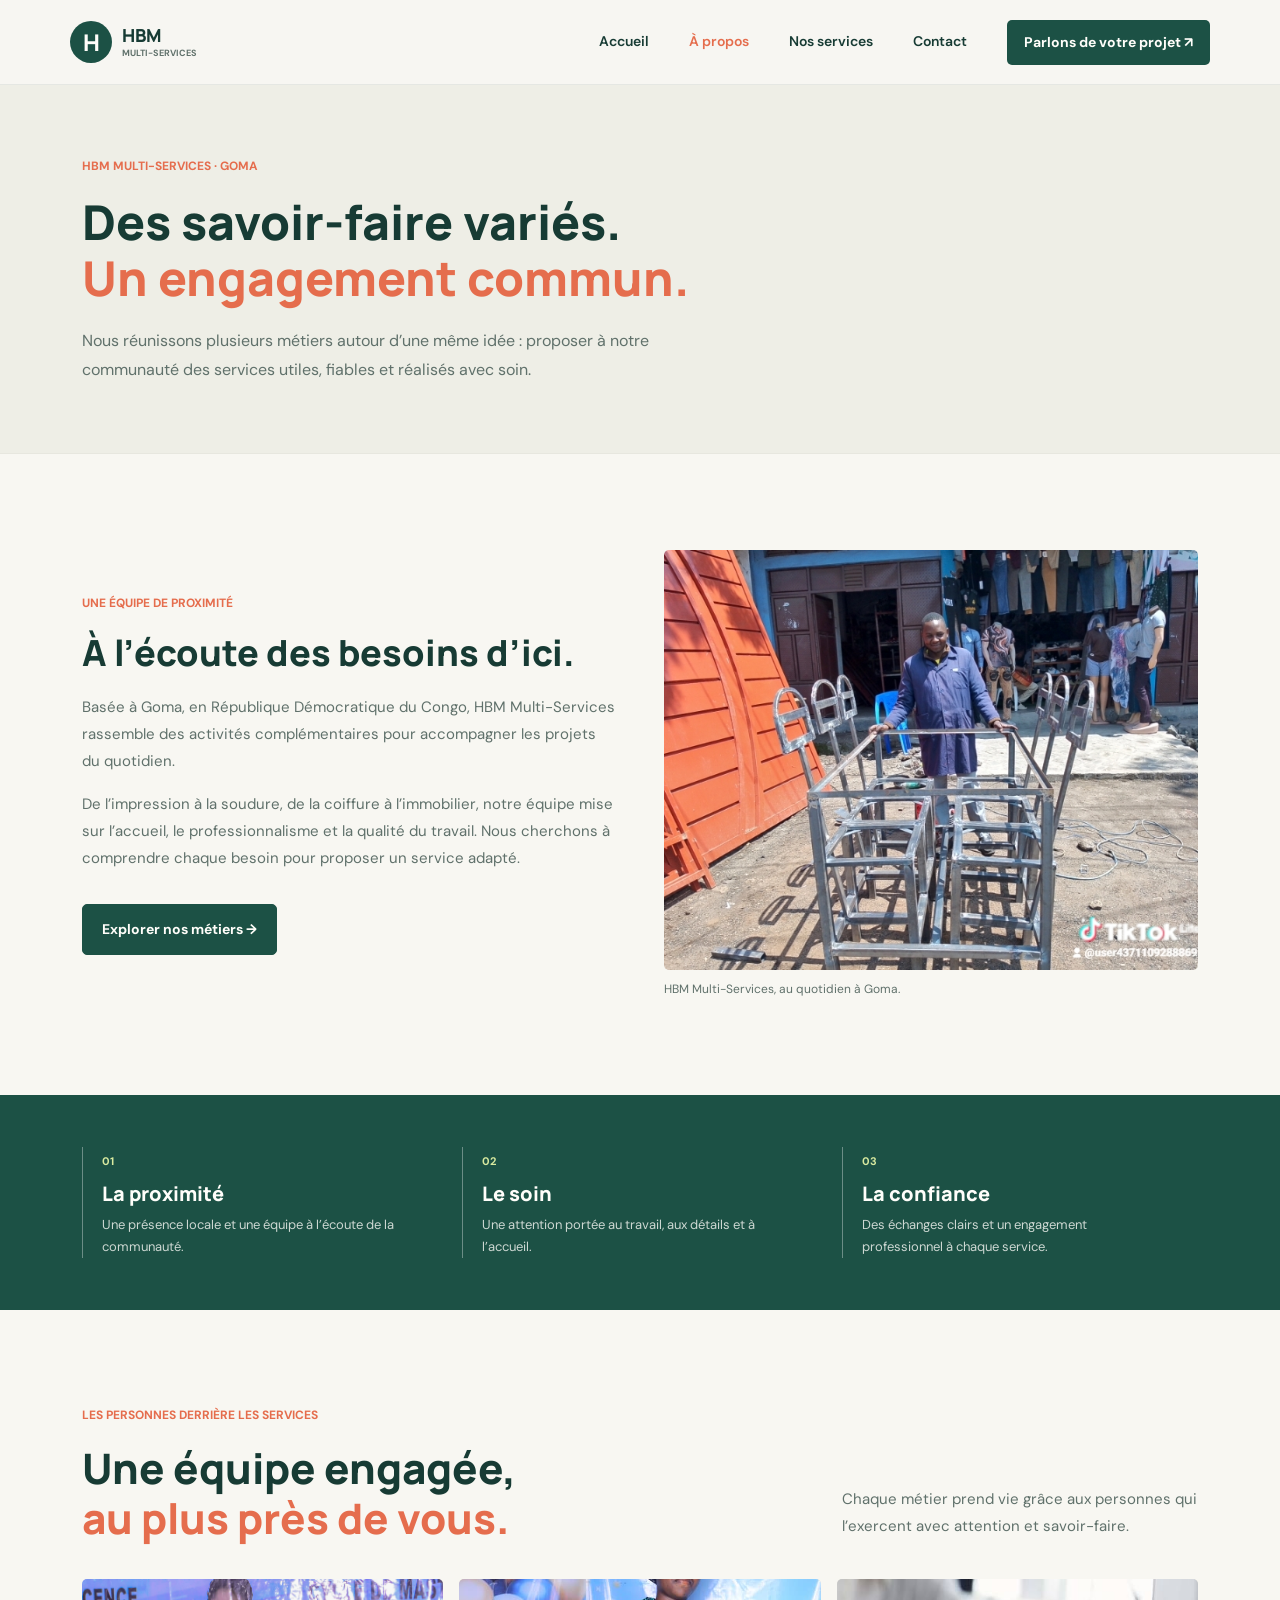
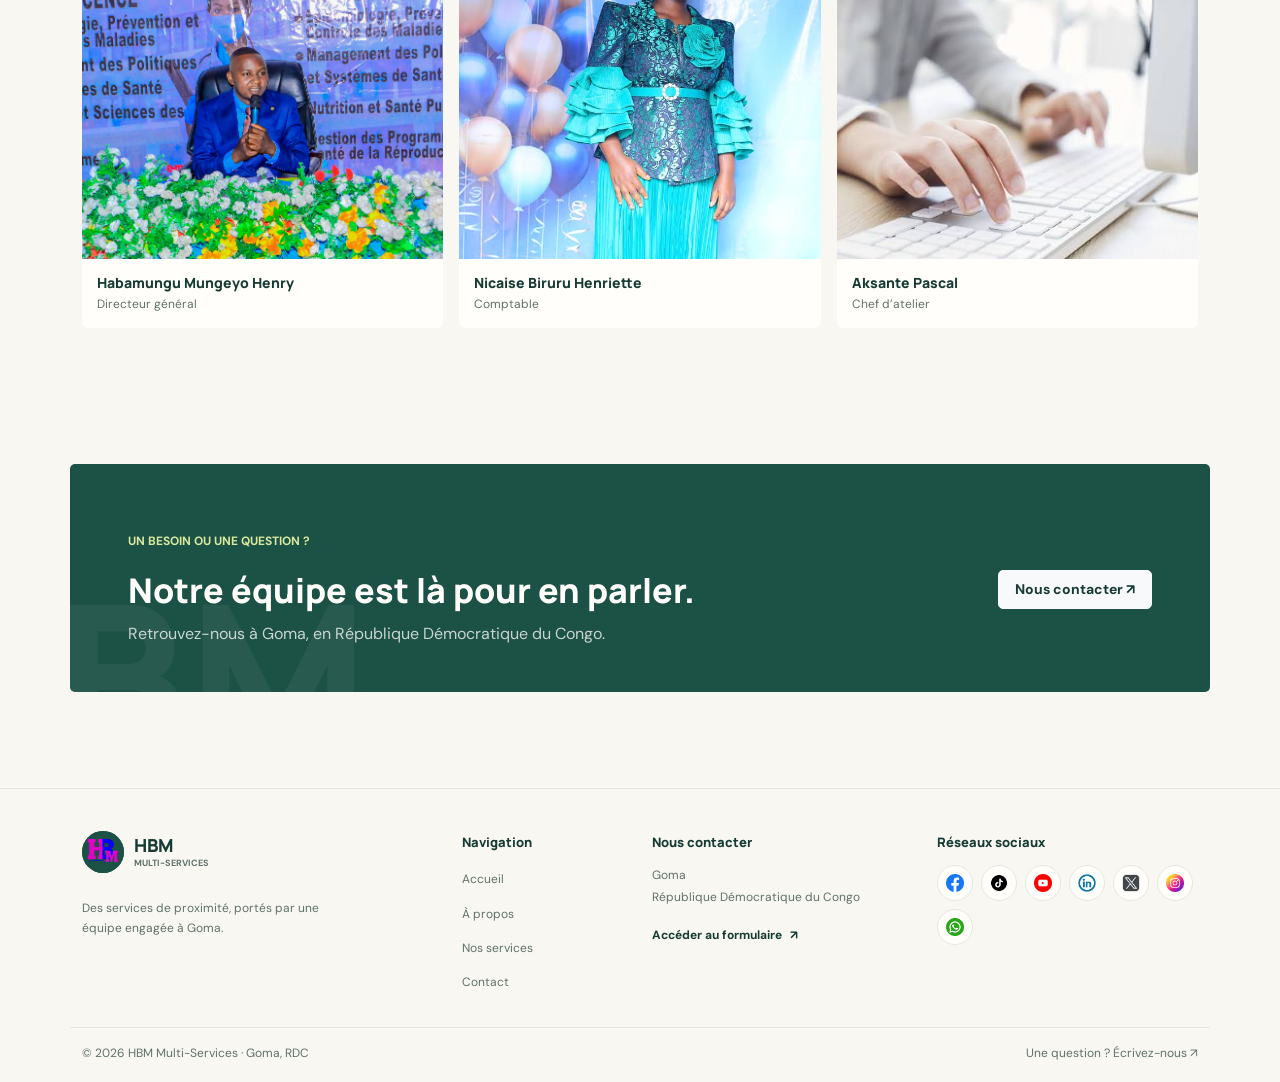
==== commit 5548de0e: "lien" ====
--- a/a-propos.html
+++ b/a-propos.html
@@ -96,12 +96,41 @@
     <footer class="site-footer">
         <div class="container">
             <div class="row g-4 footer-main">
-                <div class="col-sm-6 col-lg-4 footer-brand-column"><a class="navbar-brand brand-mark" href="index.html"><span class="brand-symbol">H</span><span>HBM <small>MULTI-SERVICES</small></span></a><p>Des services de proximité, portés par une équipe engagée à Goma.</p></div>
-                <div class="col-sm-6 col-lg-2"><h2 class="footer-heading">Navigation</h2><ul class="footer-links"><li><a href="index.html">Accueil</a></li><li><a href="a-propos.html">À propos</a></li><li><a href="services.html">Nos services</a></li><li><a href="nos%20contact.html">Contact</a></li></ul></div>
-                <div class="col-sm-6 col-lg-3"><h2 class="footer-heading">Nous contacter</h2><address class="footer-address">Goma<br>République Démocratique du Congo</address><a class="footer-link" href="nos%20contact.html">Accéder au formulaire <span aria-hidden="true">↗</span></a></div>
-                <div class="col-sm-6 col-lg-3"><h2 class="footer-heading">Réseaux sociaux</h2><div class="social-links" aria-label="Réseaux sociaux HBM"><a href="https://www.facebook.com/" target="_blank" rel="noopener noreferrer" aria-label="Facebook"><img src="assets/images/icons/facebook.png" alt=""></a><a href="https://www.tiktok.com/" target="_blank" rel="noopener noreferrer" aria-label="TikTok"><img src="assets/images/icons/tiktok.png" alt=""></a><a href="https://www.youtube.com/" target="_blank" rel="noopener noreferrer" aria-label="YouTube"><img src="assets/images/icons/youtube.png" alt=""></a><a href="https://www.linkedin.com/" target="_blank" rel="noopener noreferrer" aria-label="LinkedIn"><img src="assets/images/icons/linkedin.png" alt=""></a><a href="https://x.com/" target="_blank" rel="noopener noreferrer" aria-label="X"><img src="assets/images/icons/x-twiter.png" alt=""></a><a href="https://www.instagram.com/" target="_blank" rel="noopener noreferrer" aria-label="Instagram"><img src="assets/images/icons/instagram.png" alt=""></a><a href="https://www.whatsapp.com/" target="_blank" rel="noopener noreferrer" aria-label="WhatsApp"><img src="assets/images/icons/whatsapp.png" alt=""></a></div></div>
+                <div class="col-sm-6 col-lg-4 footer-brand-column">
+                    <a class="navbar-brand brand-mark" href="index.html"><span class="brand-symbol"><img class="brand-symbol" src="assets/images/logo2.png" alt=""></span><span>HBM <small>MULTI-SERVICES</small></span></a>
+                    <p>Des services de proximité, portés par une équipe engagée à Goma.</p>
+                </div>
+                <div class="col-sm-6 col-lg-2">
+                    <h2 class="footer-heading">Navigation</h2>
+                    <ul class="footer-links">
+                        <li><a href="index.html">Accueil</a></li>
+                        <li><a href="a-propos.html">À propos</a></li>
+                        <li><a href="services.html">Nos services</a></li>
+                        <li><a href="nos%20contact.html">Contact</a></li>
+                    </ul>
+                </div>
+                <div class="col-sm-6 col-lg-3">
+                    <h2 class="footer-heading">Nous contacter</h2>
+                    <address class="footer-address">Goma<br>République Démocratique du Congo</address>
+                    <a class="footer-link" href="nos%20contact.html">Accéder au formulaire <span aria-hidden="true">↗</span></a>
+                </div>
+                <div class="col-sm-6 col-lg-3">
+                    <h2 class="footer-heading">Réseaux sociaux</h2>
+                    <div class="social-links" aria-label="Réseaux sociaux HBM">
+                        <a href="https://www.facebook.com/habamungu.mungeyo.9" target="_blank" rel="noopener noreferrer" aria-label="Facebook"><img src="assets/images/icons/facebook.png" alt=""></a>
+                        <a href="https://vm.tiktok.com/ZS9DF3EN1rK6t-SxqkR/" target="_blank" rel="noopener noreferrer" aria-label="TikTok"><img src="assets/images/icons/tiktok.png" alt=""></a>
+                        <a href="https://youtube.com/@henryhabamungu" target="_blank" rel="noopener noreferrer" aria-label="YouTube"><img src="assets/images/icons/youtube.png" alt=""></a>
+                        <a href="https://www.linkedin.com/in/hon-habamungu-mungeyo-henry-0780aa371/" target="_blank" rel="noopener noreferrer" aria-label="LinkedIn"><img src="assets/images/icons/linkedin.png" alt=""></a>
+                        <a href="https://x.com/Habamunguhenry" target="_blank" rel="noopener noreferrer" aria-label="X"><img src="assets/images/icons/x-twiter.png" alt=""></a>
+                        <a href="https://www.instagram.com/hon.habamungumungeyo?stkn=MTh3MzMyZnRkdnBtcA==" target="_blank" rel="noopener noreferrer" aria-label="Instagram"><img src="assets/images/icons/instagram.png" alt=""></a>
+                        <a href="https://wa.me/+243976130406?text=bonjour hbm" target="_blank" rel="noopener noreferrer" aria-label="WhatsApp"><img src="assets/images/icons/whatsapp.png" alt=""></a>
+                    </div>
+                </div>
             </div>
-            <div class="footer-bottom"><p>© 2026 HBM Multi-Services · Goma, RDC</p><a href="nos%20contact.html">Une question ? Écrivez-nous <span aria-hidden="true">↗</span></a></div>
+            <div class="footer-bottom">
+                <p>© 2026 HBM Multi-Services · Goma, RDC</p>
+                <a href="nos%20contact.html">Une question ? Écrivez-nous <span aria-hidden="true">↗</span></a>
+            </div>
         </div>
     </footer>
     <script src="assets/bootstrap/js/bootstrap.bundle.min.js"></script>
